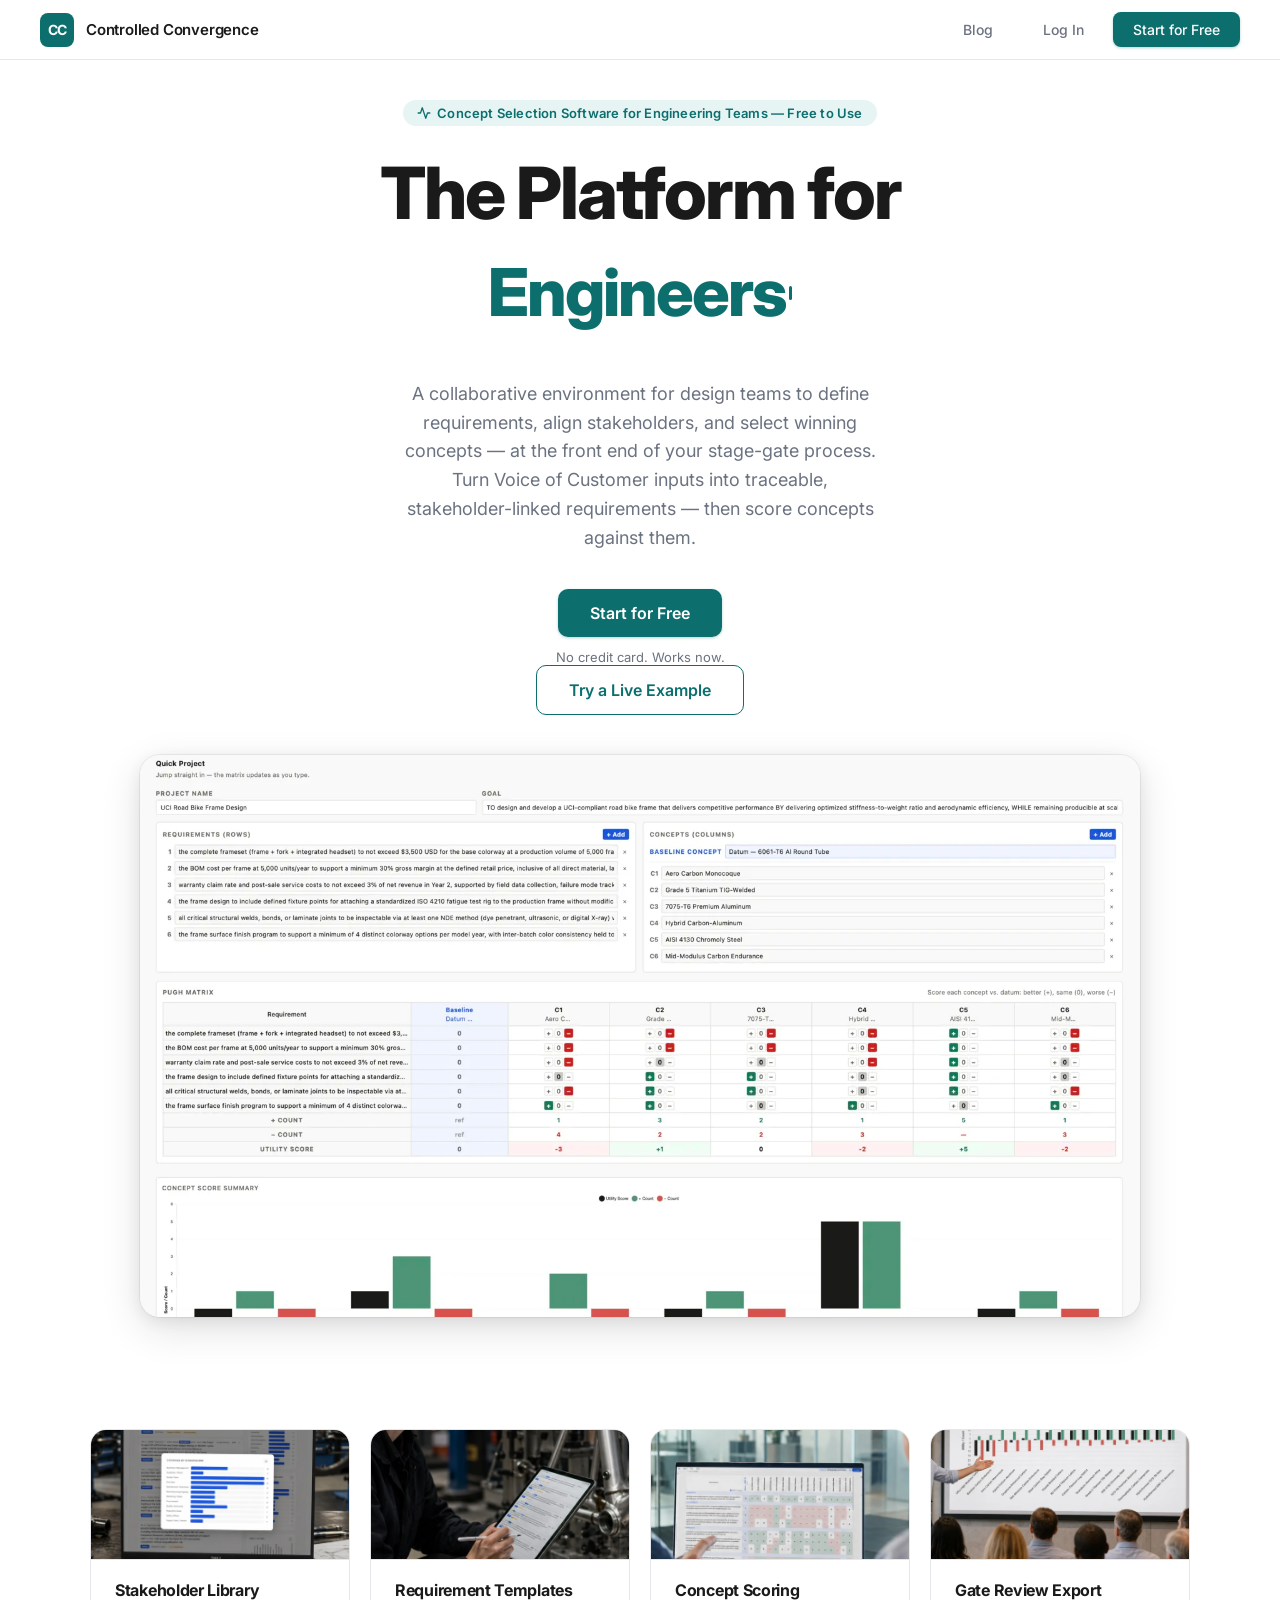
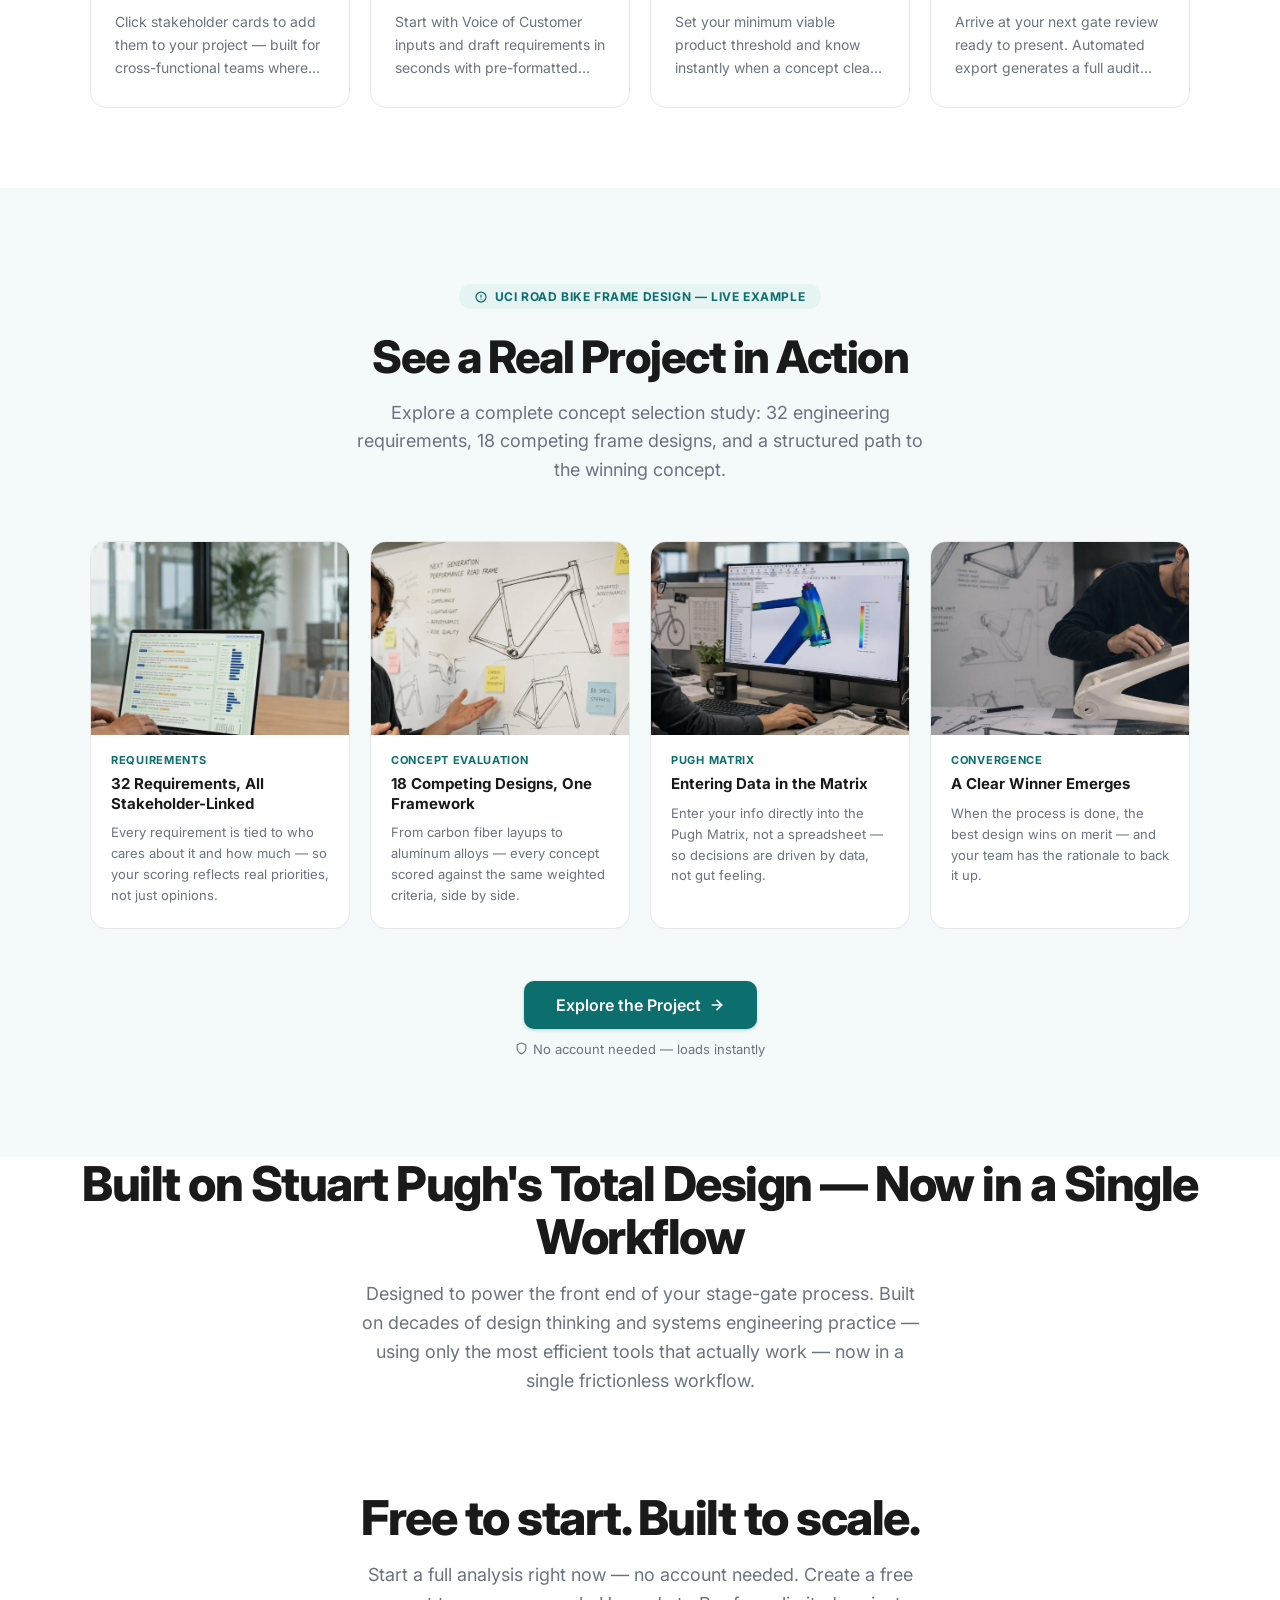
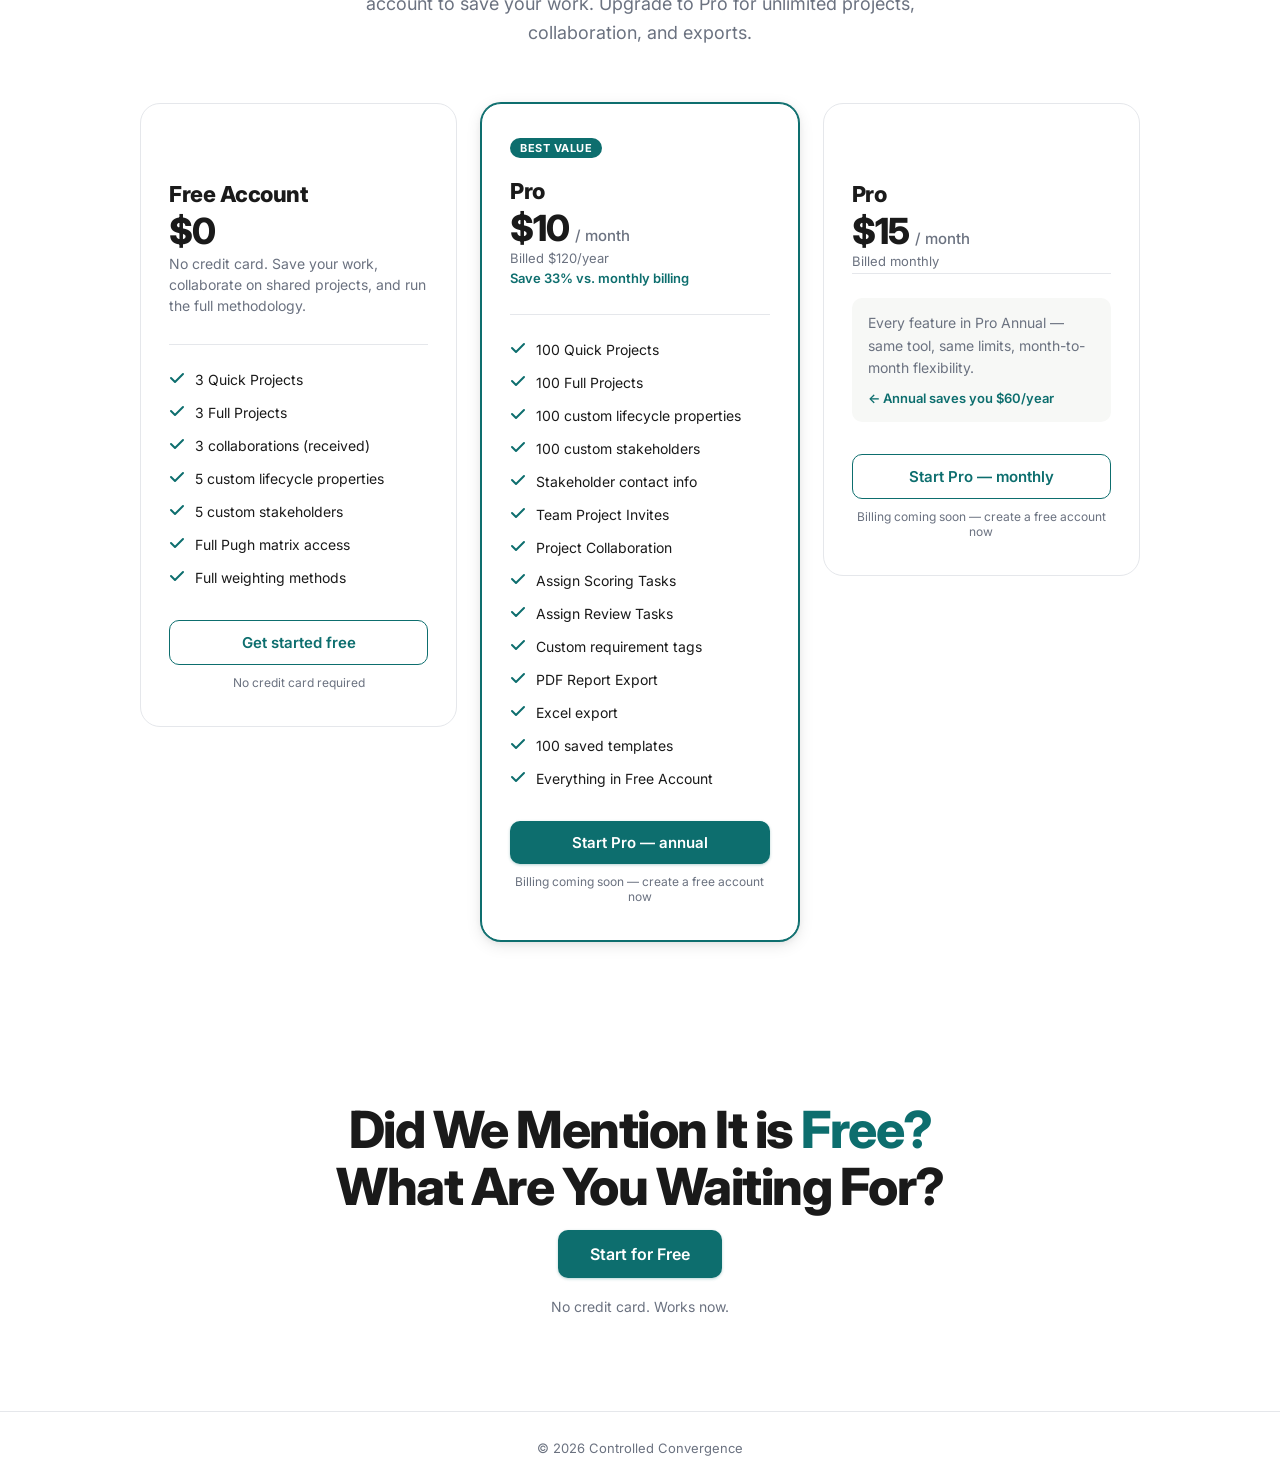
==== index.html @ b7505d6e "Compression of Images" ====
<!DOCTYPE html>
<html lang="en">
<head>
  <meta charset="UTF-8" />
  <meta name="viewport" content="width=device-width, initial-scale=1.0" />
  <title>Controlled Convergence — Concept Selection Software for Engineering Teams</title>
  <link rel="preconnect" href="https://fonts.googleapis.com" />
  <link rel="preconnect" href="https://fonts.gstatic.com" crossorigin />
  <link href="https://fonts.googleapis.com/css2?family=Inter:wght@400;500;600;700;800&display=swap" rel="stylesheet" />
  <script src="https://cdnjs.cloudflare.com/ajax/libs/gsap/3.12.5/gsap.min.js"></script>

  <style>
    /* ─── Reset & Base ─────────────────────────────────────────────────── */
    *, *::before, *::after { box-sizing: border-box; margin: 0; padding: 0; }

    :root {
      --teal:        #0d6e6e;
      --teal-dark:   #095858;
      --teal-light:  #e6f4f4;
      --teal-mid:    #1a8c8c;
      --text:        #1a1a1a;
      --text-muted:  #6b7280;
      --border:      #e5e7eb;
      --white:       #ffffff;
      --shadow-md:   0 4px 16px rgba(0,0,0,.10), 0 2px 6px rgba(0,0,0,.06);
      --shadow-lg:   0 12px 40px rgba(0,0,0,.12), 0 4px 16px rgba(0,0,0,.07);
      --radius-card: 16px;
      --radius-btn:  8px;
      --font:        'Inter', system-ui, -apple-system, sans-serif;
    }

    html { scroll-behavior: smooth; }
    body { font-family: var(--font); color: var(--text); background: var(--white); -webkit-font-smoothing: antialiased; }

    /* ─── Nav ──────────────────────────────────────────────────────────── */
    .nav {
      position: sticky; top: 0; z-index: 100;
      background: rgba(255,255,255,0.96); backdrop-filter: blur(8px);
      border-bottom: 1px solid var(--border);
      height: 60px; display: flex; align-items: center; padding: 0 32px;
    }
    .nav-inner { width: 100%; max-width: 1200px; margin: 0 auto; display: flex; align-items: center; justify-content: space-between; }
    .nav-logo  { display: flex; align-items: center; gap: 12px; text-decoration: none; }
    .nav-lettermark {
      width: 34px; height: 34px; background: var(--teal); color: white;
      border-radius: 8px; display: flex; align-items: center; justify-content: center;
      font-size: 14px; font-weight: 700; letter-spacing: -0.5px; flex-shrink: 0;
    }
    .nav-wordmark { font-size: 15px; font-weight: 600; color: var(--text); letter-spacing: -0.2px; }
    .nav-actions  { display: flex; align-items: center; gap: 8px; }

    /* ─── Buttons ──────────────────────────────────────────────────────── */
    .btn {
      display: inline-flex; align-items: center; justify-content: center;
      padding: 9px 20px; border-radius: var(--radius-btn);
      font-family: var(--font); font-size: 14px; font-weight: 500;
      cursor: pointer; text-decoration: none; border: none; outline: none;
      transition: background .15s, color .15s, box-shadow .15s, transform .1s;
    }
    .btn:active { transform: scale(0.97); }
    .btn-ghost   { background: transparent; color: var(--text-muted); border: 1px solid transparent; }
    .btn-ghost:hover { color: var(--text); background: #f3f4f6; }
    .btn-primary { background: var(--teal); color: white; box-shadow: 0 1px 3px rgba(13,110,110,.3); }
    .btn-primary:hover { background: var(--teal-dark); box-shadow: 0 4px 12px rgba(13,110,110,.35); }
    .btn-primary-lg { padding: 14px 32px; font-size: 16px; font-weight: 600; border-radius: 10px; }
    .btn-outline {
      background: transparent; color: var(--teal);
      border: 1.5px solid var(--teal); font-weight: 600;
    }
    .btn-outline:hover { background: var(--teal-light); }

    /* ─── Hero ──────────────────────────────────────────────────────────── */
    .hero {
      display: flex; flex-direction: column;
      align-items: center; justify-content: flex-start;
      text-align: center; padding: 40px 24px 40px;
    }
    .hero-eyebrow {
      display: inline-flex; align-items: center; gap: 6px;
      background: var(--teal-light); color: var(--teal);
      font-size: 13px; font-weight: 600; padding: 5px 14px;
      border-radius: 100px; margin-bottom: 28px; letter-spacing: .2px;
    }
    .hero-headline-static { font-size: clamp(40px,6vw,72px); font-weight: 800; line-height: 1.08; letter-spacing: -2px; color: var(--text); }
    .hero-typewriter-row  { display: flex; align-items: center; justify-content: center; height: clamp(72px,9vw,110px); margin-top: 6px; }
    .hero-typewriter      { font-size: clamp(36px,5.5vw,66px); font-weight: 800; line-height: 1.2; letter-spacing: -2px; color: var(--teal); white-space: nowrap; overflow: hidden; }
    .cursor {
      display: inline-block; width: 3px; height: .85em; background: var(--teal);
      margin-left: 3px; vertical-align: middle; border-radius: 2px; flex-shrink: 0;
      animation: blink .75s step-end infinite;
    }
    @keyframes blink { 0%,100%{opacity:1} 50%{opacity:0} }
    .hero-sub  { margin-top: 32px; font-size: 18px; color: var(--text-muted); max-width: 480px; line-height: 1.6; }
    .hero-cta  { margin-top: 36px; }
    .hero-cta-note { margin-top: 12px; font-size: 13px; color: var(--text-muted); }

    /* ─── Product Visual ───────────────────────────────────────────────── */
    .product-visual-wrap { width: 100%; max-width: 1100px; margin: 0 auto; padding: 0 24px 64px; }
    .product-visual {
      width: 100%; max-width: 1000px; margin: 0 auto;
      border-radius: 20px; overflow: hidden;
      box-shadow: var(--shadow-lg), 0 0 0 1px rgba(0,0,0,.06);
      background: #f8fafc; aspect-ratio: 16/9; position: relative;
    }
    .product-visual img { position: absolute; top: 0; left: 0; transform-origin: top left; display: block; max-width: none; }
    @media (prefers-reduced-motion: reduce) { .product-visual img { width:100%;height:100%;object-fit:cover;position:static; } }

    /* ─── Proven Tools ─────────────────────────────────────────────────── */
    .section-proven { text-align: center; padding: 0 24px 16px; }
    .section-heading { font-size: clamp(30px,4vw,48px); font-weight: 800; letter-spacing: -1.5px; color: var(--text); line-height: 1.12; }
    .section-sub { margin-top: 16px; font-size: 18px; color: var(--text-muted); max-width: 560px; margin-left: auto; margin-right: auto; line-height: 1.6; }

    /* ─── Feature Cards ────────────────────────────────────────────────── */
    .cards-section { padding: 48px 24px 80px; }
    .cards-inner { max-width: 1100px; margin: 0 auto; display: flex; flex-direction: row; gap: 20px; align-items: stretch; }
    .card {
      flex: 1 1 0; min-width: 0; background: var(--white); border: 1px solid var(--border);
      border-radius: var(--radius-card); padding: 0 0 28px;
      display: flex; flex-direction: column; overflow: hidden; cursor: default;
      transition: flex .45s cubic-bezier(.4,0,.2,1), box-shadow .3s ease, border-color .3s ease;
    }
    .cards-inner:has(.card:hover) .card       { flex: .53 1 0; }
    .cards-inner:has(.card:hover) .card:hover { flex: 2.4 1 0; box-shadow: var(--shadow-lg); border-color: #d1e8e8; }
    .card-preview { width: 100%; height: 130px; overflow: hidden; flex-shrink: 0; border-bottom: 1px solid var(--border); background: #f0f7f4; transition: height .45s cubic-bezier(.4,0,.2,1); }
    .card:hover .card-preview { height: 190px; }
    .card-preview img { width: 100%; height: 100%; display: block; object-fit: cover; }
    .card-preview.preview-stakeholder img  { object-position: center; transform: scale(1.08); transform-origin: center; }
    .card-preview.preview-requirements img { object-position: center; transform-origin: center; }
    .card-preview.preview-scoring img      { object-position: center; transform: scale(1.1); transform-origin: center; }
    .card-preview.preview-reports img      { object-position: center; transform: scale(1.05); transform-origin: center; }
    .card-body { padding: 20px 24px 0; display: flex; flex-direction: column; flex: 1; overflow: hidden; }
    .card-title { font-size: 16px; font-weight: 700; color: var(--text); margin-bottom: 10px; letter-spacing: -.3px; white-space: nowrap; overflow: hidden; text-overflow: ellipsis; }
    .card:hover .card-title { white-space: normal; overflow: visible; text-overflow: unset; }
    .card-desc { font-size: 14px; color: var(--text-muted); line-height: 1.65; display: -webkit-box; -webkit-box-orient: vertical; -webkit-line-clamp: 3; overflow: hidden; transition: opacity .3s ease; }
    .card:hover .card-desc { display: block; overflow: visible; }
    .cards-inner:has(.card:hover) .card:not(:hover) .card-desc { opacity: .35; }
    @media (max-width: 900px) {
      .cards-inner { flex-wrap: wrap; }
      .cards-inner .card { flex: 1 1 calc(50% - 10px); }
      .cards-inner:has(.card:hover) .card,
      .cards-inner:has(.card:hover) .card:hover { flex: 1 1 calc(50% - 10px); box-shadow: var(--shadow-md); }
    }
    @media (max-width: 520px) {
      .cards-inner .card { flex: 1 1 100%; }
      .cards-inner:has(.card:hover) .card,
      .cards-inner:has(.card:hover) .card:hover { flex: 1 1 100%; }
    }

    /* ─── Pricing Section ──────────────────────────────────────────────── */
    .section-pricing { padding: 80px 24px 80px; text-align: center; }

    .pricing-intro {
      max-width: 560px; margin: 16px auto 0;
      font-size: 18px; color: var(--text-muted); line-height: 1.6;
    }

    .pricing-cards {
      max-width: 1000px; margin: 56px auto 0;
      display: grid; grid-template-columns: repeat(3, 1fr); gap: 24px; align-items: start;
    }
    @media (max-width: 720px) { .pricing-cards { grid-template-columns: 1fr; max-width: 420px; } }

    .pricing-card {
      background: var(--white); border: 1.5px solid var(--border);
      border-radius: 20px; padding: 32px 28px 36px;
      text-align: left; position: relative;
      transition: box-shadow .2s ease, transform .2s ease;
    }
    .pricing-card:hover { box-shadow: var(--shadow-md); transform: translateY(-2px); }
    .pricing-card.featured { border-color: var(--teal); box-shadow: 0 0 0 1px var(--teal), var(--shadow-md); }
    .pricing-card.featured:hover { box-shadow: 0 0 0 1px var(--teal), var(--shadow-lg); }

    .pricing-badge {
      display: inline-block; background: var(--teal); color: white;
      font-size: 11px; font-weight: 700; letter-spacing: .5px; text-transform: uppercase;
      padding: 3px 10px; border-radius: 100px; margin-bottom: 20px;
    }
    .pricing-badge-spacer { height: 25px; margin-bottom: 20px; }

    .pricing-tier { font-size: 22px; font-weight: 800; color: var(--text); letter-spacing: -.5px; margin-bottom: 6px; }

    .pricing-price {
      font-size: 36px; font-weight: 800; color: var(--text);
      letter-spacing: -1px; line-height: 1; margin-bottom: 4px;
    }
    .pricing-price span { font-size: 15px; font-weight: 500; color: var(--text-muted); letter-spacing: 0; }

    .pricing-tagline {
      font-size: 14px; color: var(--text-muted); margin-bottom: 28px;
      line-height: 1.5;
    }
    .pricing-divider { border: none; border-top: 1px solid var(--border); margin-bottom: 24px; }

    .pricing-features {
      list-style: none; display: flex; flex-direction: column; gap: 12px; margin-bottom: 32px;
    }
    .pricing-features li {
      display: flex; align-items: flex-start; gap: 10px;
      font-size: 14px; color: var(--text); line-height: 1.5;
    }
    .pricing-features li .check { flex-shrink: 0; margin-top: 1px; width: 16px; height: 16px; color: var(--teal); }
    .pricing-features li.muted { color: var(--text-muted); }
    .pricing-features li.muted .check { color: #c0d4d4; }

    .pricing-cta { width: 100%; padding: 12px 20px; font-size: 15px; font-weight: 600; border-radius: 10px; text-align: center; }
    .pricing-note { margin-top: 10px; font-size: 12px; color: var(--text-muted); text-align: center; }
    .pricing-billing { font-size: 13px; color: var(--text-muted); margin-bottom: 4px; }
    .pricing-savings { font-size: 13px; color: var(--teal); font-weight: 600; margin-bottom: 28px; }
    .pricing-monthly-box {
      background: var(--bg-subtle, #f7f8f6); border-radius: 10px;
      padding: 14px 16px; font-size: 14px; color: var(--text-muted);
      line-height: 1.6; margin-bottom: 32px;
    }
    .pricing-monthly-nudge { display: block; margin-top: 8px; font-size: 13px; color: var(--teal); font-weight: 600; }

    /* ─── Coming Soon toast (Get Pro) ──────────────────────────────────── */
    .coming-soon-toast {
      position: fixed; bottom: 32px; left: 50%; transform: translateX(-50%) translateY(20px);
      background: #1a1a1a; color: white;
      padding: 16px 28px; border-radius: 12px;
      font-size: 14px; font-weight: 500; line-height: 1.6;
      box-shadow: 0 8px 32px rgba(0,0,0,.25);
      opacity: 0; pointer-events: none;
      transition: opacity .25s ease, transform .25s ease;
      z-index: 9999; text-align: center;
      width: max-content; max-width: min(520px, calc(100vw - 48px));
    }
    .coming-soon-toast.show {
      opacity: 1; transform: translateX(-50%) translateY(0);
    }

    /* ─── Modes Section ────────────────────────────────────────────────── */
    .section-modes {
      padding: 80px 24px 0;
      text-align: center;
    }
    .section-modes .section-heading { font-size: clamp(28px,3.5vw,44px); }

    .mode-block {
      max-width: 1000px;
      margin: 56px auto 0;
    }

    .mode-eyebrow {
      display: inline-flex; align-items: center; gap: 6px;
      font-size: 12px; font-weight: 700; text-transform: uppercase;
      letter-spacing: .7px; color: var(--teal);
      margin-bottom: 14px;
    }

    .mode-desc {
      font-size: 18px; color: var(--text-muted);
      max-width: 640px; margin: 0 auto 40px;
      line-height: 1.6;
    }

    .mode-img-wrap {
      width: 100%; border-radius: 20px; overflow: hidden;
      box-shadow: var(--shadow-lg), 0 0 0 1px rgba(0,0,0,.06);
      background: #f8fafc;
    }
    .mode-img-wrap img { width: 100%; height: auto; display: block; }

    /* Flow diagram wrapper */
    .flow-wrap {
      width: 100%;
      background: var(--teal-light);
      border: 1px solid #b8d9d9;
      border-radius: 20px;
      padding: 36px 28px;
      box-sizing: border-box;
    }
    .flow-wrap svg {
      width: 100%;
      height: auto;
      display: block;
    }

    /* ─── Demo / Case Study Section ──────────────────────────────────── */
    .section-demo {
      padding: 96px 24px 100px;
      background: #f4f9f9;
      text-align: center;
    }
    .demo-eyebrow {
      display: inline-flex; align-items: center; gap: 8px;
      background: var(--teal-light); color: var(--teal);
      font-size: 12px; font-weight: 700; letter-spacing: .6px; text-transform: uppercase;
      padding: 5px 16px; border-radius: 100px; margin-bottom: 24px;
    }
    .demo-heading {
      font-size: clamp(28px, 3.5vw, 48px); font-weight: 800;
      letter-spacing: -1.5px; color: var(--text); line-height: 1.1;
    }
    .demo-sub {
      margin: 16px auto 0; font-size: 18px; color: var(--text-muted);
      max-width: 580px; line-height: 1.6;
    }
    .demo-cards {
      max-width: 1100px; margin: 56px auto 0;
      display: grid; grid-template-columns: repeat(4, 1fr); gap: 20px;
    }
    .demo-card {
      background: var(--white); border: 1px solid var(--border);
      border-radius: var(--radius-card); overflow: hidden;
      display: flex; flex-direction: column;
      transition: box-shadow .25s ease, transform .22s ease;
      text-align: left;
    }
    .demo-card:hover {
      box-shadow: var(--shadow-lg); transform: translateY(-5px);
    }
    .demo-card-img {
      width: 100%; aspect-ratio: 4/3; overflow: hidden; flex-shrink: 0;
    }
    .demo-card-img img {
      width: 100%; height: 100%; object-fit: cover;
      transition: transform .45s ease;
      display: block;
    }
    .demo-card:hover .demo-card-img img { transform: scale(1.06); }
    .demo-card-img.crop-top    img { object-position: center top; }
    .demo-card-img.crop-center img { object-position: center center; }
    .demo-card-img.crop-right  img { object-position: right center; }
    .demo-card-body {
      padding: 18px 20px 22px;
      display: flex; flex-direction: column; gap: 5px; flex: 1;
    }
    .demo-card-tag {
      font-size: 11px; font-weight: 700; text-transform: uppercase;
      letter-spacing: .7px; color: var(--teal); margin-bottom: 2px;
    }
    .demo-card-title {
      font-size: 15px; font-weight: 700; color: var(--text); line-height: 1.3;
    }
    .demo-card-desc {
      font-size: 13px; color: var(--text-muted); line-height: 1.6; margin-top: 4px;
    }
    .demo-cta {
      margin-top: 52px;
      display: flex; flex-direction: column; align-items: center; gap: 12px;
    }
    .demo-cta-note {
      font-size: 13px; color: var(--text-muted);
      display: flex; align-items: center; gap: 5px;
    }
    @media (max-width: 900px) {
      .demo-cards { grid-template-columns: repeat(2, 1fr); }
    }
    @media (max-width: 520px) {
      .demo-cards { grid-template-columns: 1fr; max-width: 400px; }
    }

    /* ─── Bottom CTA ───────────────────────────────────────────────────── */
    .section-cta {
      padding: 80px 24px 96px; text-align: center;
      display: flex; flex-direction: column; align-items: center; gap: 16px;
    }
    .section-cta .cta-heading {
      font-size: clamp(28px,4vw,52px); font-weight: 800;
      line-height: 1.1; letter-spacing: -1.5px; color: var(--text); max-width: 720px;
    }
    .section-cta .cta-heading em { font-style: normal; color: var(--teal); }
    .section-cta .cta-note { font-size: 14px; color: var(--text-muted); margin-top: 4px; }

    /* ─── Footer ───────────────────────────────────────────────────────── */
    footer { border-top: 1px solid var(--border); padding: 28px 24px; text-align: center; font-size: 13px; color: var(--text-muted); }
  </style>
</head>
<body>

  <!-- ═══ NAV ═══════════════════════════════════════════════════════════ -->
  <nav class="nav" aria-label="Main navigation">
    <div class="nav-inner">
      <a href="/" class="nav-logo" aria-label="Controlled Convergence home">
        <div class="nav-lettermark" aria-hidden="true">CC</div>
        <span class="nav-wordmark">Controlled Convergence</span>
      </a>
      <div class="nav-actions">
        <a href="/blog"           class="btn btn-ghost">Blog</a>
        <a href="app.html#login"  class="btn btn-ghost">Log In</a>
        <a href="app.html#signup"   class="btn btn-primary">Start for Free</a>
      </div>
    </div>
  </nav>

  <!-- ═══ HERO ══════════════════════════════════════════════════════════ -->
  <section class="hero" aria-labelledby="hero-headline">
    <div class="hero-eyebrow" aria-hidden="true">
      <svg width="14" height="14" viewBox="0 0 24 24" fill="none" stroke="currentColor" stroke-width="2.2" stroke-linecap="round" stroke-linejoin="round"><polyline points="22 12 18 12 15 21 9 3 6 12 2 12"/></svg>
      Concept Selection Software for Engineering Teams — Free to Use
    </div>
    <h1 id="hero-headline">
      <span class="hero-headline-static">The Platform for</span>
    </h1>
    <div class="hero-typewriter-row" aria-live="polite" aria-atomic="true">
      <span class="hero-typewriter" id="typewriter" aria-label="rotating phrases"></span>
      <span class="cursor" aria-hidden="true"></span>
    </div>
    <p class="hero-sub">
      A collaborative environment for design teams to define requirements,
      align stakeholders, and select winning concepts — at the front end of your stage-gate process.
      Turn Voice of Customer inputs into traceable, stakeholder-linked requirements — then score concepts against them.
    </p>
    <div class="hero-cta">
      <a href="app.html#signup" class="btn btn-primary btn-primary-lg">Start for Free</a>
      <p class="hero-cta-note">No credit card. Works now.</p>
      <a href="app.html#demo" class="btn btn-outline btn-primary-lg">Try a Live Example</a>
    </div>
  </section>

  <!-- ═══ PRODUCT VISUAL ════════════════════════════════════════════════ -->
  <div class="product-visual-wrap">
    <div class="product-visual" id="productViewport" role="img" aria-label="Screenshot of the Controlled Convergence platform">
      <picture>
        <source srcset="quick-start-screenshot.webp" type="image/webp">
        <img src="quick-start-screenshot.png" id="productImg" alt="Controlled Convergence quick-start interface" draggable="false" />
      </picture>
    </div>
  </div>

  <!-- ═══ FEATURE CARDS ════════════════════════════════════════════════ -->
  <section class="cards-section" aria-label="Platform features">
    <div class="cards-inner">

      <div class="card">
        <div class="card-preview preview-stakeholder" aria-hidden="true">
          <picture>
            <source srcset="stakeholder-screenshot.webp" type="image/webp">
            <img src="stakeholder-screenshot.png" alt="" loading="lazy" />
          </picture>
        </div>
        <div class="card-body">
          <div class="card-title">Stakeholder Library</div>
          <p class="card-desc">Click stakeholder cards to add them to your project — built for cross-functional teams where every requirement needs an owner. Optional — enter actual names and contact information to stakeholder cards.</p>
        </div>
      </div>

      <div class="card">
        <div class="card-preview preview-requirements" aria-hidden="true">
          <picture>
            <source srcset="requirements-screenshot.webp" type="image/webp">
            <img src="requirements-screenshot.png" alt="" loading="lazy" />
          </picture>
        </div>
        <div class="card-body">
          <div class="card-title">Requirement Templates</div>
          <p class="card-desc">Start with Voice of Customer inputs and draft requirements in seconds with pre-formatted templates that enforce good structure. Every requirement traces back to its stakeholder — full bidirectional traceability, built in. Instantly track coverage of your requirements across stakeholders and system qualities. Optional — assign team member responsibility for scoring specific requirements in the concepting phase.</p>
        </div>
      </div>

      <div class="card">
        <div class="card-preview preview-scoring" aria-hidden="true">
          <picture>
            <source srcset="scoring-screenshot.webp" type="image/webp">
            <img src="scoring-screenshot.png" alt="" loading="lazy" />
          </picture>
        </div>
        <div class="card-body">
          <div class="card-title">Concept Scoring</div>
          <p class="card-desc">Set your minimum viable product threshold and know instantly when a concept clears the bar. Score concepts against your datum with a streamlined Pugh matrix interface. Advanced scoring and tracking tell your team when to shift from competitive benchmarking to ideation and hybridization.</p>
        </div>
      </div>

      <div class="card">
        <div class="card-preview preview-reports" aria-hidden="true">
          <picture>
            <source srcset="reports-screenshot.webp" type="image/webp">
            <img src="reports-screenshot.png" alt="" loading="lazy" />
          </picture>
        </div>
        <div class="card-body">
          <div class="card-title">Gate Review Export</div>
          <p class="card-desc">Arrive at your next gate review ready to present. Automated export generates a full audit trail — project goal, stakeholders, requirements, scores, concepts, and matrix — ready to share.</p>
        </div>
      </div>

    </div>
  </section>

  <!-- ═══ DEMO / CASE STUDY ════════════════════════════════════════════ -->
  <section class="section-demo" aria-labelledby="demo-heading">

    <p class="demo-eyebrow" aria-hidden="true">
      <svg width="12" height="12" viewBox="0 0 24 24" fill="none" stroke="currentColor" stroke-width="2.5" stroke-linecap="round" stroke-linejoin="round"><circle cx="12" cy="12" r="10"/><line x1="12" y1="8" x2="12" y2="12"/><line x1="12" y1="16" x2="12.01" y2="16"/></svg>
      UCI Road Bike Frame Design — Live Example
    </p>

    <h2 id="demo-heading" class="demo-heading">See a Real Project in Action</h2>
    <p class="demo-sub">
      Explore a complete concept selection study: 32 engineering requirements, 18 competing frame designs, and a structured path to the winning concept.
    </p>

    <!-- Feature cards -->
    <div class="demo-cards">

      <!-- Card 1 — Laptop / Data-backed -->
      <div class="demo-card">
        <div class="demo-card-img crop-center">
          <picture>
            <source srcset="bike-frame-laptop.webp" type="image/webp">
            <img src="bike-frame-laptop.png" alt="Engineer reviewing bike frame design on a laptop" loading="lazy" />
          </picture>
        </div>
        <div class="demo-card-body">
          <p class="demo-card-tag">Requirements</p>
          <p class="demo-card-title">32 Requirements, All Stakeholder-Linked</p>
          <p class="demo-card-desc">Every requirement is tied to who cares about it and how much — so your scoring reflects real priorities, not just opinions.</p>
        </div>
      </div>

      <!-- Card 2 — Ideation / Stakeholder alignment -->
      <div class="demo-card">
        <div class="demo-card-img crop-top">
          <picture>
            <source srcset="bike-frame-ideation.webp" type="image/webp">
            <img src="bike-frame-ideation.png" alt="Bike frame ideation and design sketches" loading="lazy" />
          </picture>
        </div>
        <div class="demo-card-body">
          <p class="demo-card-tag">Concept Evaluation</p>
          <p class="demo-card-title">18 Competing Designs, One Framework</p>
          <p class="demo-card-desc">From carbon fiber layups to aluminum alloys — every concept scored against the same weighted criteria, side by side.</p>
        </div>
      </div>

      <!-- Card 3 — FEA / Simulation-backed -->
      <div class="demo-card">
        <div class="demo-card-img crop-center">
          <picture>
            <source srcset="bike-frame-fea.webp" type="image/webp">
            <img src="bike-frame-fea.png" alt="FEA simulation results for bike frame analysis" loading="lazy" />
          </picture>
        </div>
        <div class="demo-card-body">
          <p class="demo-card-tag">Pugh Matrix</p>
          <p class="demo-card-title">Entering Data in the Matrix</p>
          <p class="demo-card-desc">Enter your info directly into the Pugh Matrix, not a spreadsheet — so decisions are driven by data, not gut feeling.</p>
        </div>
      </div>

      <!-- Card 4 — Sanding / Hands-on -->
      <div class="demo-card">
        <div class="demo-card-img crop-center">
          <picture>
            <source srcset="bike-frame-sanding.webp" type="image/webp">
            <img src="bike-frame-sanding.png" alt="Hands-on bike frame prototype finishing work" loading="lazy" />
          </picture>
        </div>
        <div class="demo-card-body">
          <p class="demo-card-tag">Convergence</p>
          <p class="demo-card-title">A Clear Winner Emerges</p>
          <p class="demo-card-desc">When the process is done, the best design wins on merit — and your team has the rationale to back it up.</p>
        </div>
      </div>

    </div>

    <!-- CTA -->
    <div class="demo-cta">
      <a href="app.html#demo" class="btn btn-primary btn-primary-lg">
        Explore the Project
        <svg style="margin-left:8px" width="16" height="16" viewBox="0 0 24 24" fill="none" stroke="currentColor" stroke-width="2.5" stroke-linecap="round" stroke-linejoin="round"><line x1="5" y1="12" x2="19" y2="12"/><polyline points="12 5 19 12 12 19"/></svg>
      </a>
      <p class="demo-cta-note">
        <svg width="13" height="13" viewBox="0 0 24 24" fill="none" stroke="currentColor" stroke-width="2" stroke-linecap="round" stroke-linejoin="round"><path d="M12 22s8-4 8-10V5l-8-3-8 3v7c0 6 8 10 8 10z"/></svg>
        No account needed — loads instantly
      </p>
    </div>

  </section>

  <!-- ═══ PROVEN TOOLS ══════════════════════════════════════════════════ -->
  <section class="section-proven" aria-labelledby="proven-heading">
    <h2 id="proven-heading" class="section-heading">Built on Stuart Pugh's Total Design — Now in a Single Workflow</h2>
    <p class="section-sub">
      Designed to power the front end of your stage-gate process.
      Built on decades of design thinking and systems engineering practice —
      using only the most efficient tools that actually work — now in a single
      frictionless workflow.
    </p>
  </section>

  <!-- ═══ PRICING ═══════════════════════════════════════════════════════ -->
  <section class="section-pricing" aria-labelledby="pricing-heading">
    <h2 id="pricing-heading" class="section-heading">Free to start. Built to scale.</h2>
    <p class="pricing-intro">
      Start a full analysis right now — no account needed. Create a free account
      to save your work. Upgrade to Pro for unlimited projects, collaboration, and exports.
    </p>

    <div class="pricing-cards">

      <!-- ── Free Account ── -->
      <div class="pricing-card">
        <div class="pricing-badge-spacer" aria-hidden="true"></div>
        <div class="pricing-tier">Free Account</div>
        <div class="pricing-price">$0</div>
        <p class="pricing-tagline">No credit card. Save your work, collaborate on shared projects, and run the full methodology.</p>
        <hr class="pricing-divider" />
        <ul class="pricing-features" aria-label="Free Account tier features">
          <li>
            <svg class="check" viewBox="0 0 16 16" fill="none" stroke="currentColor" stroke-width="2" stroke-linecap="round" stroke-linejoin="round"><polyline points="2 8 6 12 14 4"/></svg>
            3 Quick Projects
          </li>
          <li>
            <svg class="check" viewBox="0 0 16 16" fill="none" stroke="currentColor" stroke-width="2" stroke-linecap="round" stroke-linejoin="round"><polyline points="2 8 6 12 14 4"/></svg>
            3 Full Projects
          </li>
          <li>
            <svg class="check" viewBox="0 0 16 16" fill="none" stroke="currentColor" stroke-width="2" stroke-linecap="round" stroke-linejoin="round"><polyline points="2 8 6 12 14 4"/></svg>
            3 collaborations (received)
          </li>
          <li>
            <svg class="check" viewBox="0 0 16 16" fill="none" stroke="currentColor" stroke-width="2" stroke-linecap="round" stroke-linejoin="round"><polyline points="2 8 6 12 14 4"/></svg>
            5 custom lifecycle properties
          </li>
          <li>
            <svg class="check" viewBox="0 0 16 16" fill="none" stroke="currentColor" stroke-width="2" stroke-linecap="round" stroke-linejoin="round"><polyline points="2 8 6 12 14 4"/></svg>
            5 custom stakeholders
          </li>
          <li>
            <svg class="check" viewBox="0 0 16 16" fill="none" stroke="currentColor" stroke-width="2" stroke-linecap="round" stroke-linejoin="round"><polyline points="2 8 6 12 14 4"/></svg>
            Full Pugh matrix access
          </li>
          <li>
            <svg class="check" viewBox="0 0 16 16" fill="none" stroke="currentColor" stroke-width="2" stroke-linecap="round" stroke-linejoin="round"><polyline points="2 8 6 12 14 4"/></svg>
            Full weighting methods
          </li>
        </ul>
        <a href="app.html#signup" class="btn btn-outline pricing-cta">Get started free</a>
        <p class="pricing-note">No credit card required</p>
      </div>

      <!-- ── Pro Annual (featured) ── -->
      <div class="pricing-card featured" aria-label="Recommended tier">
        <div class="pricing-badge">Best value</div>
        <div class="pricing-tier">Pro</div>
        <div class="pricing-price">$10 <span>/ month</span></div>
        <p class="pricing-billing">Billed $120/year</p>
        <p class="pricing-savings">Save 33% vs. monthly billing</p>
        <hr class="pricing-divider" />
        <ul class="pricing-features" aria-label="Pro Annual tier features">
          <li>
            <svg class="check" viewBox="0 0 16 16" fill="none" stroke="currentColor" stroke-width="2" stroke-linecap="round" stroke-linejoin="round"><polyline points="2 8 6 12 14 4"/></svg>
            100 Quick Projects
          </li>
          <li>
            <svg class="check" viewBox="0 0 16 16" fill="none" stroke="currentColor" stroke-width="2" stroke-linecap="round" stroke-linejoin="round"><polyline points="2 8 6 12 14 4"/></svg>
            100 Full Projects
          </li>
          <li>
            <svg class="check" viewBox="0 0 16 16" fill="none" stroke="currentColor" stroke-width="2" stroke-linecap="round" stroke-linejoin="round"><polyline points="2 8 6 12 14 4"/></svg>
            100 custom lifecycle properties
          </li>
          <li>
            <svg class="check" viewBox="0 0 16 16" fill="none" stroke="currentColor" stroke-width="2" stroke-linecap="round" stroke-linejoin="round"><polyline points="2 8 6 12 14 4"/></svg>
            100 custom stakeholders
          </li>
          <li>
            <svg class="check" viewBox="0 0 16 16" fill="none" stroke="currentColor" stroke-width="2" stroke-linecap="round" stroke-linejoin="round"><polyline points="2 8 6 12 14 4"/></svg>
            Stakeholder contact info
          </li>
          <li>
            <svg class="check" viewBox="0 0 16 16" fill="none" stroke="currentColor" stroke-width="2" stroke-linecap="round" stroke-linejoin="round"><polyline points="2 8 6 12 14 4"/></svg>
            Team Project Invites
          </li>
          <li>
            <svg class="check" viewBox="0 0 16 16" fill="none" stroke="currentColor" stroke-width="2" stroke-linecap="round" stroke-linejoin="round"><polyline points="2 8 6 12 14 4"/></svg>
            Project Collaboration
          </li>
          <li>
            <svg class="check" viewBox="0 0 16 16" fill="none" stroke="currentColor" stroke-width="2" stroke-linecap="round" stroke-linejoin="round"><polyline points="2 8 6 12 14 4"/></svg>
            Assign Scoring Tasks
          </li>
          <li>
            <svg class="check" viewBox="0 0 16 16" fill="none" stroke="currentColor" stroke-width="2" stroke-linecap="round" stroke-linejoin="round"><polyline points="2 8 6 12 14 4"/></svg>
            Assign Review Tasks
          </li>
          <li>
            <svg class="check" viewBox="0 0 16 16" fill="none" stroke="currentColor" stroke-width="2" stroke-linecap="round" stroke-linejoin="round"><polyline points="2 8 6 12 14 4"/></svg>
            Custom requirement tags
          </li>
          <li>
            <svg class="check" viewBox="0 0 16 16" fill="none" stroke="currentColor" stroke-width="2" stroke-linecap="round" stroke-linejoin="round"><polyline points="2 8 6 12 14 4"/></svg>
            PDF Report Export
          </li>
          <li>
            <svg class="check" viewBox="0 0 16 16" fill="none" stroke="currentColor" stroke-width="2" stroke-linecap="round" stroke-linejoin="round"><polyline points="2 8 6 12 14 4"/></svg>
            Excel export
          </li>
          <li>
            <svg class="check" viewBox="0 0 16 16" fill="none" stroke="currentColor" stroke-width="2" stroke-linecap="round" stroke-linejoin="round"><polyline points="2 8 6 12 14 4"/></svg>
            100 saved templates
          </li>
          <li>
            <svg class="check" viewBox="0 0 16 16" fill="none" stroke="currentColor" stroke-width="2" stroke-linecap="round" stroke-linejoin="round"><polyline points="2 8 6 12 14 4"/></svg>
            Everything in Free Account
          </li>
        </ul>
        <button onclick="showComingSoon()" class="btn btn-primary pricing-cta">Start Pro — annual</button>
        <p class="pricing-note">Billing coming soon — create a free account now</p>
      </div>

      <!-- ── Pro Monthly ── -->
      <div class="pricing-card">
        <div class="pricing-badge-spacer" aria-hidden="true"></div>
        <div class="pricing-tier">Pro</div>
        <div class="pricing-price">$15 <span>/ month</span></div>
        <p class="pricing-billing">Billed monthly</p>
        <hr class="pricing-divider" />
        <div class="pricing-monthly-box">
          Every feature in Pro Annual — same tool, same limits, month-to-month flexibility.
          <span class="pricing-monthly-nudge">← Annual saves you $60/year</span>
        </div>
        <button onclick="showComingSoon()" class="btn btn-outline pricing-cta">Start Pro — monthly</button>
        <p class="pricing-note">Billing coming soon — create a free account now</p>
      </div>

    </div>
  </section>

  <!-- ═══ BOTTOM CTA ════════════════════════════════════════════════════ -->
  <section class="section-cta" aria-labelledby="cta-heading">
    <h2 id="cta-heading" class="cta-heading">
      Did We Mention It is <em>Free?</em><br>What Are You Waiting For?
    </h2>
    <a href="app.html#signup" class="btn btn-primary btn-primary-lg">Start for Free</a>
    <p class="cta-note">No credit card. Works now.</p>
  </section>

  <!-- ═══ FOOTER ════════════════════════════════════════════════════════ -->
  <footer><p>© 2026 Controlled Convergence</p></footer>

  <!-- ═══ COMING SOON TOAST ════════════════════════════════════════════ -->
  <div id="comingSoonToast" class="coming-soon-toast" role="status" aria-live="polite">
    Pro billing coming soon — <a href="app.html#signup" style="color:#7dd3d3;text-decoration:underline;">create a free account now</a> and you'll be first to know.
  </div>

  <!-- ═══ TYPEWRITER ════════════════════════════════════════════════════ -->
  <script>
    (function () {
      const phrases = [
        "Engineers",
        "Cross-Functional Teams",
        "Concept Selection",
        "Traceable Requirements",
        "Stage-Gate Projects",
        "Winning Products",
        "Data Driven Teams",
        "NPD Done Right",
      ];
      const el = document.getElementById("typewriter");
      let pi = 0, ci = 0, del = false;
      function tick() {
        const p = phrases[pi];
        if (!del) {
          el.textContent = p.slice(0, ++ci);
          if (ci === p.length) { del = true; setTimeout(tick, 2500); return; }
          setTimeout(tick, 52);
        } else {
          el.textContent = p.slice(0, --ci);
          if (ci === 0) { del = false; pi = (pi + 1) % phrases.length; setTimeout(tick, 400); return; }
          setTimeout(tick, 28);
        }
      }
      setTimeout(tick, 600);
    })();
  </script>

  <!-- ═══ COMING SOON HANDLER ══════════════════════════════════════════ -->
  <script>
    var _cstTimer = null;
    function showComingSoon() {
      var toast = document.getElementById('comingSoonToast');
      toast.classList.add('show');
      clearTimeout(_cstTimer);
      _cstTimer = setTimeout(function() { toast.classList.remove('show'); }, 5000);
    }
  </script>

  <!-- ═══ GSAP ══════════════════════════════════════════════════════════ -->
  <script>
    (function () {
      if (window.matchMedia("(prefers-reduced-motion: reduce)").matches) return;
      const viewport = document.getElementById("productViewport");
      const img      = document.getElementById("productImg");
      function init() {
        const vpW = viewport.offsetWidth, vpH = viewport.offsetHeight;
        const natW = img.naturalWidth || 700, natH = img.naturalHeight || 950;
        const baseW = vpW, baseH = vpW * (natH / natW);
        gsap.set(img, { width: baseW, height: baseH });
        function beatAt(fx, fy, S) {
          const rx = vpW/2 - fx*baseW*S, ry = vpH/2 - fy*baseH*S;
          return { scaleX:S, scaleY:S, x:Math.min(0,Math.max(-(baseW*S-vpW),rx)), y:Math.min(0,Math.max(-(baseH*S-vpH),ry)) };
        }
        const ZOOM = 2.0;
        const START = { scaleX:1, scaleY:1, x:0, y:0 };
        const b2 = { scaleX:1, scaleY:1, x:0, y:-(baseH-vpH) };
        const b3 = beatAt(0.20, 0.15, ZOOM);
        const b4 = beatAt(0.80, 0.15, ZOOM);
        function loop() {
          gsap.set(img, START);
          gsap.timeline({ onComplete: loop })
            .to(img, { duration:3, ease:"power2.inOut", delay:2.5, ...b2 })
            .to(img, { duration:3, ease:"power2.inOut", delay:2.0, ...b3 })
            .to(img, { duration:2, ease:"power2.inOut", delay:2.5, ...b4 })
            .to(img, { duration:6, ease:"power1.inOut", delay:2.5, ...START });
        }
        loop();
      }
      img.complete && img.naturalWidth ? init() : img.addEventListener("load", init);
      img.addEventListener("error", init);
    })();
  </script>

</body>
</html>
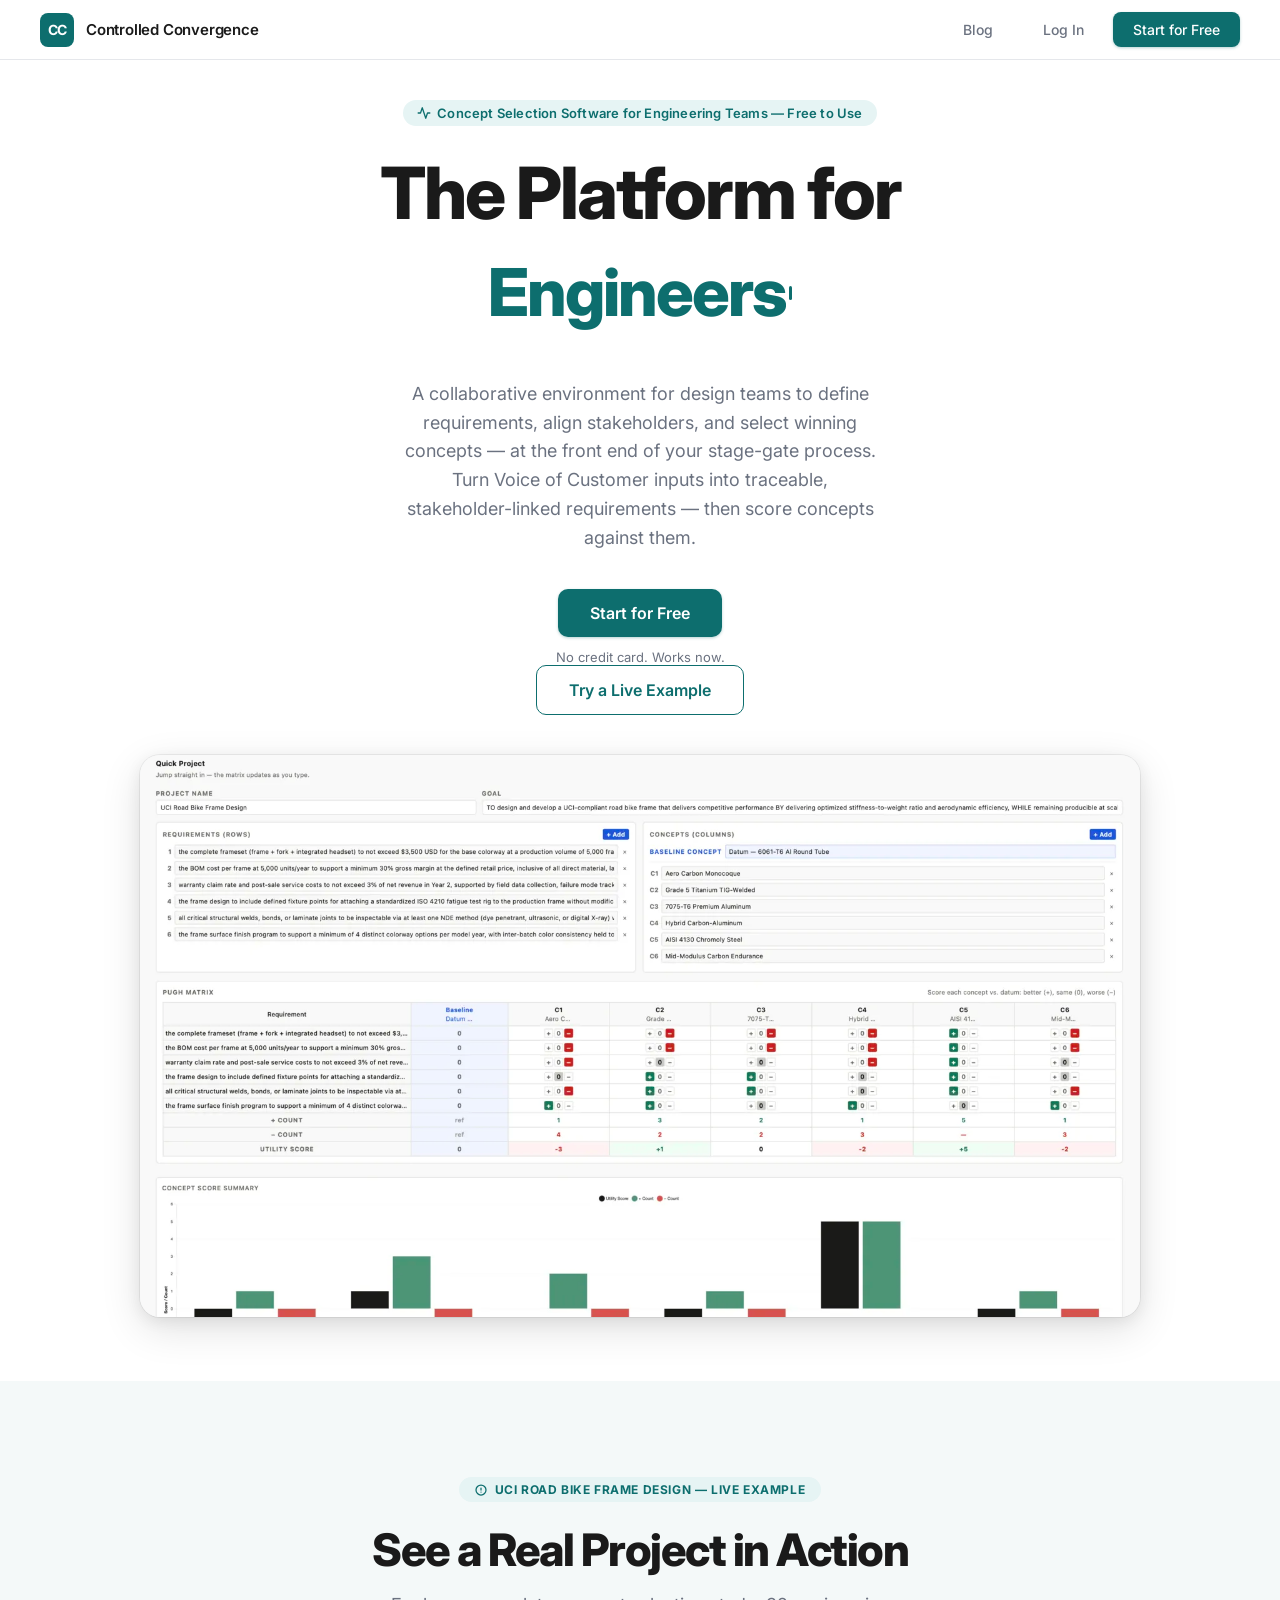
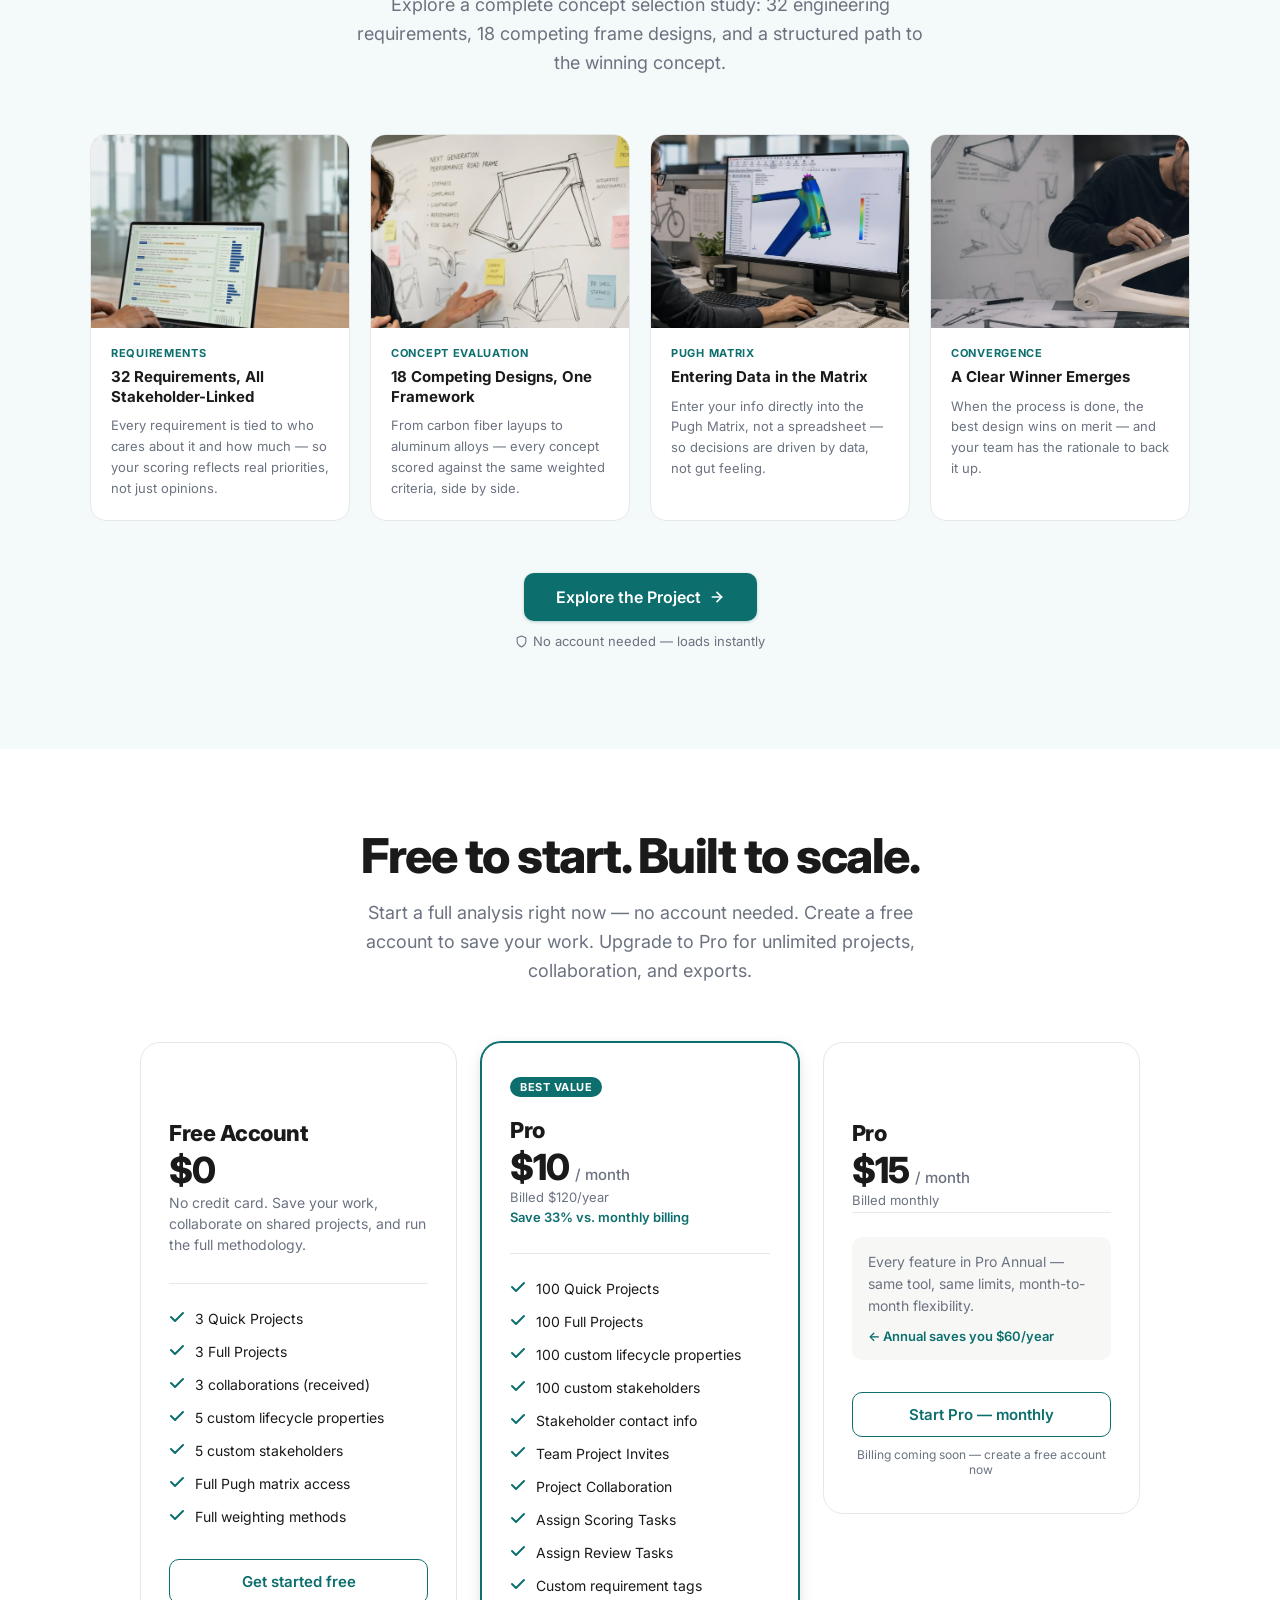
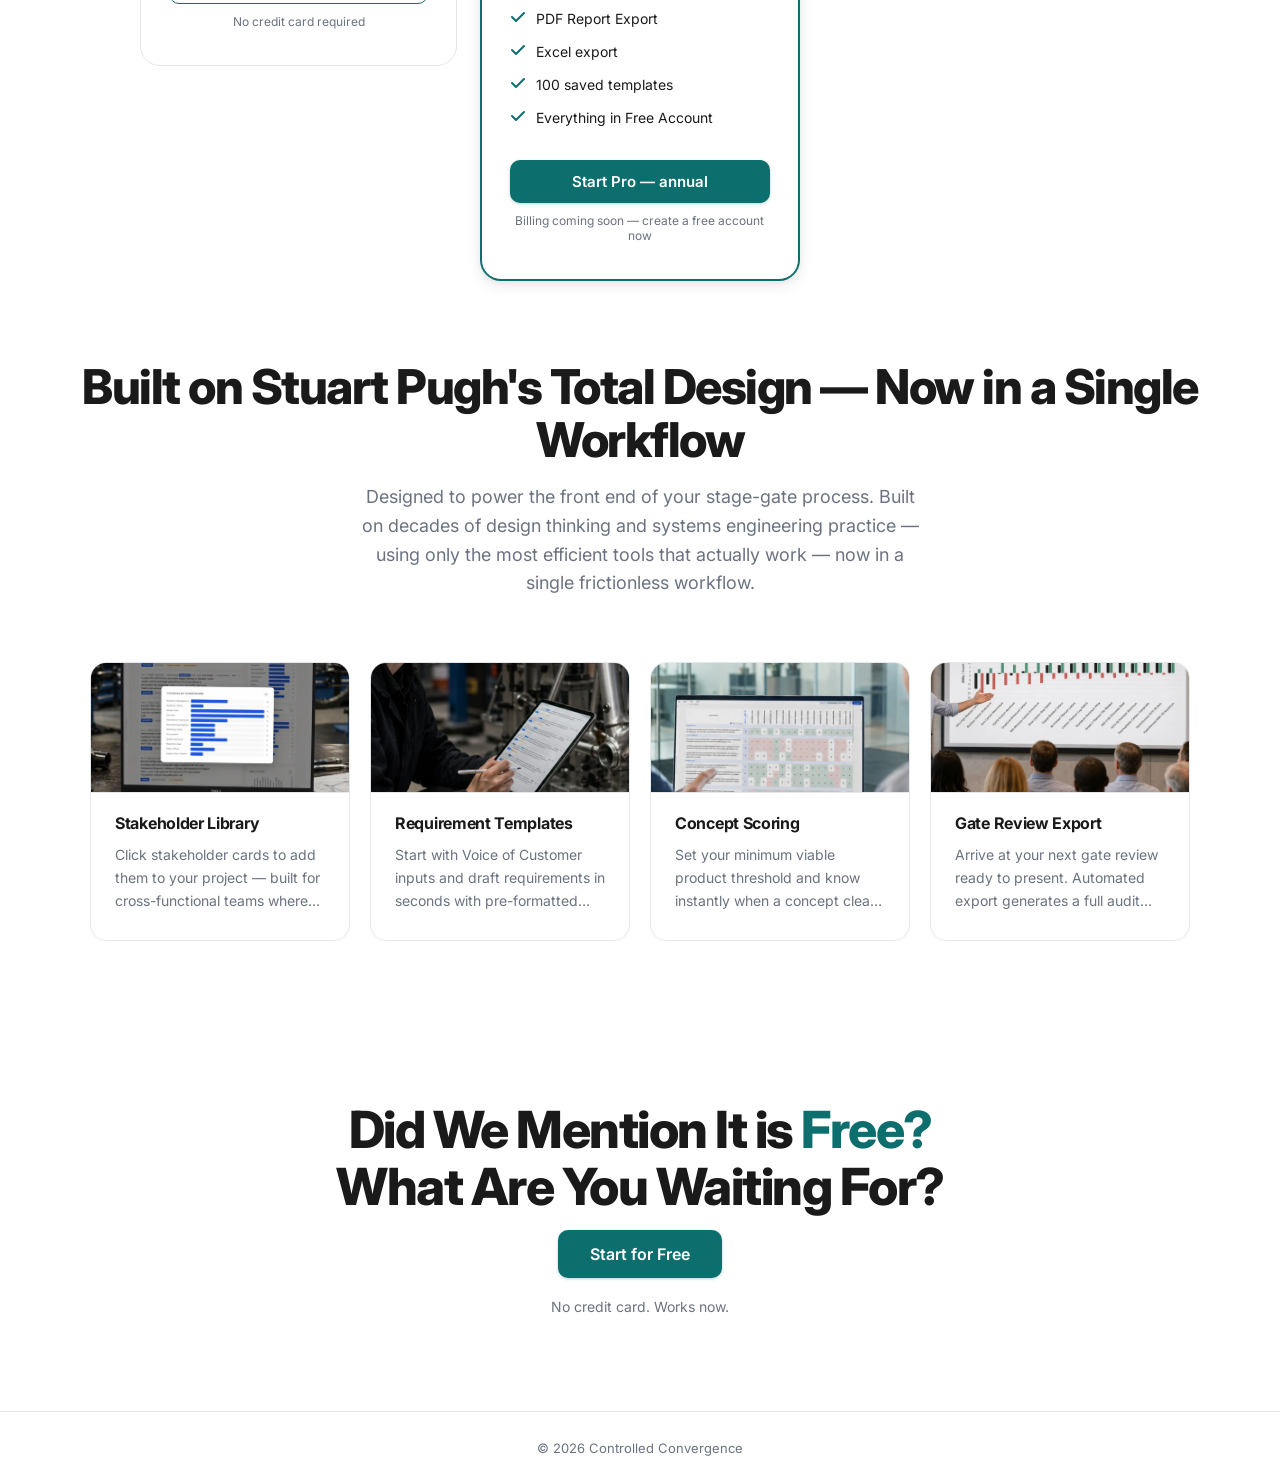
==== commit 2a817b0f: "Hero Section Order" ====
--- a/index.html
+++ b/index.html
@@ -419,65 +419,6 @@
     </div>
   </div>
 
-  <!-- ═══ FEATURE CARDS ════════════════════════════════════════════════ -->
-  <section class="cards-section" aria-label="Platform features">
-    <div class="cards-inner">
-
-      <div class="card">
-        <div class="card-preview preview-stakeholder" aria-hidden="true">
-          <picture>
-            <source srcset="stakeholder-screenshot.webp" type="image/webp">
-            <img src="stakeholder-screenshot.png" alt="" loading="lazy" />
-          </picture>
-        </div>
-        <div class="card-body">
-          <div class="card-title">Stakeholder Library</div>
-          <p class="card-desc">Click stakeholder cards to add them to your project — built for cross-functional teams where every requirement needs an owner. Optional — enter actual names and contact information to stakeholder cards.</p>
-        </div>
-      </div>
-
-      <div class="card">
-        <div class="card-preview preview-requirements" aria-hidden="true">
-          <picture>
-            <source srcset="requirements-screenshot.webp" type="image/webp">
-            <img src="requirements-screenshot.png" alt="" loading="lazy" />
-          </picture>
-        </div>
-        <div class="card-body">
-          <div class="card-title">Requirement Templates</div>
-          <p class="card-desc">Start with Voice of Customer inputs and draft requirements in seconds with pre-formatted templates that enforce good structure. Every requirement traces back to its stakeholder — full bidirectional traceability, built in. Instantly track coverage of your requirements across stakeholders and system qualities. Optional — assign team member responsibility for scoring specific requirements in the concepting phase.</p>
-        </div>
-      </div>
-
-      <div class="card">
-        <div class="card-preview preview-scoring" aria-hidden="true">
-          <picture>
-            <source srcset="scoring-screenshot.webp" type="image/webp">
-            <img src="scoring-screenshot.png" alt="" loading="lazy" />
-          </picture>
-        </div>
-        <div class="card-body">
-          <div class="card-title">Concept Scoring</div>
-          <p class="card-desc">Set your minimum viable product threshold and know instantly when a concept clears the bar. Score concepts against your datum with a streamlined Pugh matrix interface. Advanced scoring and tracking tell your team when to shift from competitive benchmarking to ideation and hybridization.</p>
-        </div>
-      </div>
-
-      <div class="card">
-        <div class="card-preview preview-reports" aria-hidden="true">
-          <picture>
-            <source srcset="reports-screenshot.webp" type="image/webp">
-            <img src="reports-screenshot.png" alt="" loading="lazy" />
-          </picture>
-        </div>
-        <div class="card-body">
-          <div class="card-title">Gate Review Export</div>
-          <p class="card-desc">Arrive at your next gate review ready to present. Automated export generates a full audit trail — project goal, stakeholders, requirements, scores, concepts, and matrix — ready to share.</p>
-        </div>
-      </div>
-
-    </div>
-  </section>
-
   <!-- ═══ DEMO / CASE STUDY ════════════════════════════════════════════ -->
   <section class="section-demo" aria-labelledby="demo-heading">
 
@@ -570,6 +511,145 @@
 
   </section>
 
+  <!-- ═══ PRICING ═══════════════════════════════════════════════════════ -->
+  <section class="section-pricing" aria-labelledby="pricing-heading">
+    <h2 id="pricing-heading" class="section-heading">Free to start. Built to scale.</h2>
+    <p class="pricing-intro">
+      Start a full analysis right now — no account needed. Create a free account
+      to save your work. Upgrade to Pro for unlimited projects, collaboration, and exports.
+    </p>
+
+    <div class="pricing-cards">
+
+      <!-- ── Free Account ── -->
+      <div class="pricing-card">
+        <div class="pricing-badge-spacer" aria-hidden="true"></div>
+        <div class="pricing-tier">Free Account</div>
+        <div class="pricing-price">$0</div>
+        <p class="pricing-tagline">No credit card. Save your work, collaborate on shared projects, and run the full methodology.</p>
+        <hr class="pricing-divider" />
+        <ul class="pricing-features" aria-label="Free Account tier features">
+          <li>
+            <svg class="check" viewBox="0 0 16 16" fill="none" stroke="currentColor" stroke-width="2" stroke-linecap="round" stroke-linejoin="round"><polyline points="2 8 6 12 14 4"/></svg>
+            3 Quick Projects
+          </li>
+          <li>
+            <svg class="check" viewBox="0 0 16 16" fill="none" stroke="currentColor" stroke-width="2" stroke-linecap="round" stroke-linejoin="round"><polyline points="2 8 6 12 14 4"/></svg>
+            3 Full Projects
+          </li>
+          <li>
+            <svg class="check" viewBox="0 0 16 16" fill="none" stroke="currentColor" stroke-width="2" stroke-linecap="round" stroke-linejoin="round"><polyline points="2 8 6 12 14 4"/></svg>
+            3 collaborations (received)
+          </li>
+          <li>
+            <svg class="check" viewBox="0 0 16 16" fill="none" stroke="currentColor" stroke-width="2" stroke-linecap="round" stroke-linejoin="round"><polyline points="2 8 6 12 14 4"/></svg>
+            5 custom lifecycle properties
+          </li>
+          <li>
+            <svg class="check" viewBox="0 0 16 16" fill="none" stroke="currentColor" stroke-width="2" stroke-linecap="round" stroke-linejoin="round"><polyline points="2 8 6 12 14 4"/></svg>
+            5 custom stakeholders
+          </li>
+          <li>
+            <svg class="check" viewBox="0 0 16 16" fill="none" stroke="currentColor" stroke-width="2" stroke-linecap="round" stroke-linejoin="round"><polyline points="2 8 6 12 14 4"/></svg>
+            Full Pugh matrix access
+          </li>
+          <li>
+            <svg class="check" viewBox="0 0 16 16" fill="none" stroke="currentColor" stroke-width="2" stroke-linecap="round" stroke-linejoin="round"><polyline points="2 8 6 12 14 4"/></svg>
+            Full weighting methods
+          </li>
+        </ul>
+        <a href="app.html#signup" class="btn btn-outline pricing-cta">Get started free</a>
+        <p class="pricing-note">No credit card required</p>
+      </div>
+
+      <!-- ── Pro Annual (featured) ── -->
+      <div class="pricing-card featured" aria-label="Recommended tier">
+        <div class="pricing-badge">Best value</div>
+        <div class="pricing-tier">Pro</div>
+        <div class="pricing-price">$10 <span>/ month</span></div>
+        <p class="pricing-billing">Billed $120/year</p>
+        <p class="pricing-savings">Save 33% vs. monthly billing</p>
+        <hr class="pricing-divider" />
+        <ul class="pricing-features" aria-label="Pro Annual tier features">
+          <li>
+            <svg class="check" viewBox="0 0 16 16" fill="none" stroke="currentColor" stroke-width="2" stroke-linecap="round" stroke-linejoin="round"><polyline points="2 8 6 12 14 4"/></svg>
+            100 Quick Projects
+          </li>
+          <li>
+            <svg class="check" viewBox="0 0 16 16" fill="none" stroke="currentColor" stroke-width="2" stroke-linecap="round" stroke-linejoin="round"><polyline points="2 8 6 12 14 4"/></svg>
+            100 Full Projects
+          </li>
+          <li>
+            <svg class="check" viewBox="0 0 16 16" fill="none" stroke="currentColor" stroke-width="2" stroke-linecap="round" stroke-linejoin="round"><polyline points="2 8 6 12 14 4"/></svg>
+            100 custom lifecycle properties
+          </li>
+          <li>
+            <svg class="check" viewBox="0 0 16 16" fill="none" stroke="currentColor" stroke-width="2" stroke-linecap="round" stroke-linejoin="round"><polyline points="2 8 6 12 14 4"/></svg>
+            100 custom stakeholders
+          </li>
+          <li>
+            <svg class="check" viewBox="0 0 16 16" fill="none" stroke="currentColor" stroke-width="2" stroke-linecap="round" stroke-linejoin="round"><polyline points="2 8 6 12 14 4"/></svg>
+            Stakeholder contact info
+          </li>
+          <li>
+            <svg class="check" viewBox="0 0 16 16" fill="none" stroke="currentColor" stroke-width="2" stroke-linecap="round" stroke-linejoin="round"><polyline points="2 8 6 12 14 4"/></svg>
+            Team Project Invites
+          </li>
+          <li>
+            <svg class="check" viewBox="0 0 16 16" fill="none" stroke="currentColor" stroke-width="2" stroke-linecap="round" stroke-linejoin="round"><polyline points="2 8 6 12 14 4"/></svg>
+            Project Collaboration
+          </li>
+          <li>
+            <svg class="check" viewBox="0 0 16 16" fill="none" stroke="currentColor" stroke-width="2" stroke-linecap="round" stroke-linejoin="round"><polyline points="2 8 6 12 14 4"/></svg>
+            Assign Scoring Tasks
+          </li>
+          <li>
+            <svg class="check" viewBox="0 0 16 16" fill="none" stroke="currentColor" stroke-width="2" stroke-linecap="round" stroke-linejoin="round"><polyline points="2 8 6 12 14 4"/></svg>
+            Assign Review Tasks
+          </li>
+          <li>
+            <svg class="check" viewBox="0 0 16 16" fill="none" stroke="currentColor" stroke-width="2" stroke-linecap="round" stroke-linejoin="round"><polyline points="2 8 6 12 14 4"/></svg>
+            Custom requirement tags
+          </li>
+          <li>
+            <svg class="check" viewBox="0 0 16 16" fill="none" stroke="currentColor" stroke-width="2" stroke-linecap="round" stroke-linejoin="round"><polyline points="2 8 6 12 14 4"/></svg>
+            PDF Report Export
+          </li>
+          <li>
+            <svg class="check" viewBox="0 0 16 16" fill="none" stroke="currentColor" stroke-width="2" stroke-linecap="round" stroke-linejoin="round"><polyline points="2 8 6 12 14 4"/></svg>
+            Excel export
+          </li>
+          <li>
+            <svg class="check" viewBox="0 0 16 16" fill="none" stroke="currentColor" stroke-width="2" stroke-linecap="round" stroke-linejoin="round"><polyline points="2 8 6 12 14 4"/></svg>
+            100 saved templates
+          </li>
+          <li>
+            <svg class="check" viewBox="0 0 16 16" fill="none" stroke="currentColor" stroke-width="2" stroke-linecap="round" stroke-linejoin="round"><polyline points="2 8 6 12 14 4"/></svg>
+            Everything in Free Account
+          </li>
+        </ul>
+        <button onclick="showComingSoon()" class="btn btn-primary pricing-cta">Start Pro — annual</button>
+        <p class="pricing-note">Billing coming soon — create a free account now</p>
+      </div>
+
+      <!-- ── Pro Monthly ── -->
+      <div class="pricing-card">
+        <div class="pricing-badge-spacer" aria-hidden="true"></div>
+        <div class="pricing-tier">Pro</div>
+        <div class="pricing-price">$15 <span>/ month</span></div>
+        <p class="pricing-billing">Billed monthly</p>
+        <hr class="pricing-divider" />
+        <div class="pricing-monthly-box">
+          Every feature in Pro Annual — same tool, same limits, month-to-month flexibility.
+          <span class="pricing-monthly-nudge">← Annual saves you $60/year</span>
+        </div>
+        <button onclick="showComingSoon()" class="btn btn-outline pricing-cta">Start Pro — monthly</button>
+        <p class="pricing-note">Billing coming soon — create a free account now</p>
+      </div>
+
+    </div>
+  </section>
+
   <!-- ═══ PROVEN TOOLS ══════════════════════════════════════════════════ -->
   <section class="section-proven" aria-labelledby="proven-heading">
     <h2 id="proven-heading" class="section-heading">Built on Stuart Pugh's Total Design — Now in a Single Workflow</h2>
@@ -581,140 +661,60 @@
     </p>
   </section>
 
-  <!-- ═══ PRICING ═══════════════════════════════════════════════════════ -->
-  <section class="section-pricing" aria-labelledby="pricing-heading">
-    <h2 id="pricing-heading" class="section-heading">Free to start. Built to scale.</h2>
-    <p class="pricing-intro">
-      Start a full analysis right now — no account needed. Create a free account
-      to save your work. Upgrade to Pro for unlimited projects, collaboration, and exports.
-    </p>
-
-    <div class="pricing-cards">
-
-      <!-- ── Free Account ── -->
-      <div class="pricing-card">
-        <div class="pricing-badge-spacer" aria-hidden="true"></div>
-        <div class="pricing-tier">Free Account</div>
-        <div class="pricing-price">$0</div>
-        <p class="pricing-tagline">No credit card. Save your work, collaborate on shared projects, and run the full methodology.</p>
-        <hr class="pricing-divider" />
-        <ul class="pricing-features" aria-label="Free Account tier features">
-          <li>
-            <svg class="check" viewBox="0 0 16 16" fill="none" stroke="currentColor" stroke-width="2" stroke-linecap="round" stroke-linejoin="round"><polyline points="2 8 6 12 14 4"/></svg>
-            3 Quick Projects
-          </li>
-          <li>
-            <svg class="check" viewBox="0 0 16 16" fill="none" stroke="currentColor" stroke-width="2" stroke-linecap="round" stroke-linejoin="round"><polyline points="2 8 6 12 14 4"/></svg>
-            3 Full Projects
-          </li>
-          <li>
-            <svg class="check" viewBox="0 0 16 16" fill="none" stroke="currentColor" stroke-width="2" stroke-linecap="round" stroke-linejoin="round"><polyline points="2 8 6 12 14 4"/></svg>
-            3 collaborations (received)
-          </li>
-          <li>
-            <svg class="check" viewBox="0 0 16 16" fill="none" stroke="currentColor" stroke-width="2" stroke-linecap="round" stroke-linejoin="round"><polyline points="2 8 6 12 14 4"/></svg>
-            5 custom lifecycle properties
-          </li>
-          <li>
-            <svg class="check" viewBox="0 0 16 16" fill="none" stroke="currentColor" stroke-width="2" stroke-linecap="round" stroke-linejoin="round"><polyline points="2 8 6 12 14 4"/></svg>
-            5 custom stakeholders
-          </li>
-          <li>
-            <svg class="check" viewBox="0 0 16 16" fill="none" stroke="currentColor" stroke-width="2" stroke-linecap="round" stroke-linejoin="round"><polyline points="2 8 6 12 14 4"/></svg>
-            Full Pugh matrix access
-          </li>
-          <li>
-            <svg class="check" viewBox="0 0 16 16" fill="none" stroke="currentColor" stroke-width="2" stroke-linecap="round" stroke-linejoin="round"><polyline points="2 8 6 12 14 4"/></svg>
-            Full weighting methods
-          </li>
-        </ul>
-        <a href="app.html#signup" class="btn btn-outline pricing-cta">Get started free</a>
-        <p class="pricing-note">No credit card required</p>
-      </div>
-
-      <!-- ── Pro Annual (featured) ── -->
-      <div class="pricing-card featured" aria-label="Recommended tier">
-        <div class="pricing-badge">Best value</div>
-        <div class="pricing-tier">Pro</div>
-        <div class="pricing-price">$10 <span>/ month</span></div>
-        <p class="pricing-billing">Billed $120/year</p>
-        <p class="pricing-savings">Save 33% vs. monthly billing</p>
-        <hr class="pricing-divider" />
-        <ul class="pricing-features" aria-label="Pro Annual tier features">
-          <li>
-            <svg class="check" viewBox="0 0 16 16" fill="none" stroke="currentColor" stroke-width="2" stroke-linecap="round" stroke-linejoin="round"><polyline points="2 8 6 12 14 4"/></svg>
-            100 Quick Projects
-          </li>
-          <li>
-            <svg class="check" viewBox="0 0 16 16" fill="none" stroke="currentColor" stroke-width="2" stroke-linecap="round" stroke-linejoin="round"><polyline points="2 8 6 12 14 4"/></svg>
-            100 Full Projects
-          </li>
-          <li>
-            <svg class="check" viewBox="0 0 16 16" fill="none" stroke="currentColor" stroke-width="2" stroke-linecap="round" stroke-linejoin="round"><polyline points="2 8 6 12 14 4"/></svg>
-            100 custom lifecycle properties
-          </li>
-          <li>
-            <svg class="check" viewBox="0 0 16 16" fill="none" stroke="currentColor" stroke-width="2" stroke-linecap="round" stroke-linejoin="round"><polyline points="2 8 6 12 14 4"/></svg>
-            100 custom stakeholders
-          </li>
-          <li>
-            <svg class="check" viewBox="0 0 16 16" fill="none" stroke="currentColor" stroke-width="2" stroke-linecap="round" stroke-linejoin="round"><polyline points="2 8 6 12 14 4"/></svg>
-            Stakeholder contact info
-          </li>
-          <li>
-            <svg class="check" viewBox="0 0 16 16" fill="none" stroke="currentColor" stroke-width="2" stroke-linecap="round" stroke-linejoin="round"><polyline points="2 8 6 12 14 4"/></svg>
-            Team Project Invites
-          </li>
-          <li>
-            <svg class="check" viewBox="0 0 16 16" fill="none" stroke="currentColor" stroke-width="2" stroke-linecap="round" stroke-linejoin="round"><polyline points="2 8 6 12 14 4"/></svg>
-            Project Collaboration
-          </li>
-          <li>
-            <svg class="check" viewBox="0 0 16 16" fill="none" stroke="currentColor" stroke-width="2" stroke-linecap="round" stroke-linejoin="round"><polyline points="2 8 6 12 14 4"/></svg>
-            Assign Scoring Tasks
-          </li>
-          <li>
-            <svg class="check" viewBox="0 0 16 16" fill="none" stroke="currentColor" stroke-width="2" stroke-linecap="round" stroke-linejoin="round"><polyline points="2 8 6 12 14 4"/></svg>
-            Assign Review Tasks
-          </li>
-          <li>
-            <svg class="check" viewBox="0 0 16 16" fill="none" stroke="currentColor" stroke-width="2" stroke-linecap="round" stroke-linejoin="round"><polyline points="2 8 6 12 14 4"/></svg>
-            Custom requirement tags
-          </li>
-          <li>
-            <svg class="check" viewBox="0 0 16 16" fill="none" stroke="currentColor" stroke-width="2" stroke-linecap="round" stroke-linejoin="round"><polyline points="2 8 6 12 14 4"/></svg>
-            PDF Report Export
-          </li>
-          <li>
-            <svg class="check" viewBox="0 0 16 16" fill="none" stroke="currentColor" stroke-width="2" stroke-linecap="round" stroke-linejoin="round"><polyline points="2 8 6 12 14 4"/></svg>
-            Excel export
-          </li>
-          <li>
-            <svg class="check" viewBox="0 0 16 16" fill="none" stroke="currentColor" stroke-width="2" stroke-linecap="round" stroke-linejoin="round"><polyline points="2 8 6 12 14 4"/></svg>
-            100 saved templates
-          </li>
-          <li>
-            <svg class="check" viewBox="0 0 16 16" fill="none" stroke="currentColor" stroke-width="2" stroke-linecap="round" stroke-linejoin="round"><polyline points="2 8 6 12 14 4"/></svg>
-            Everything in Free Account
-          </li>
-        </ul>
-        <button onclick="showComingSoon()" class="btn btn-primary pricing-cta">Start Pro — annual</button>
-        <p class="pricing-note">Billing coming soon — create a free account now</p>
-      </div>
-
-      <!-- ── Pro Monthly ── -->
-      <div class="pricing-card">
-        <div class="pricing-badge-spacer" aria-hidden="true"></div>
-        <div class="pricing-tier">Pro</div>
-        <div class="pricing-price">$15 <span>/ month</span></div>
-        <p class="pricing-billing">Billed monthly</p>
-        <hr class="pricing-divider" />
-        <div class="pricing-monthly-box">
-          Every feature in Pro Annual — same tool, same limits, month-to-month flexibility.
-          <span class="pricing-monthly-nudge">← Annual saves you $60/year</span>
-        </div>
-        <button onclick="showComingSoon()" class="btn btn-outline pricing-cta">Start Pro — monthly</button>
-        <p class="pricing-note">Billing coming soon — create a free account now</p>
+  <!-- ═══ FEATURE CARDS ════════════════════════════════════════════════ -->
+  <section class="cards-section" aria-label="Platform features">
+    <div class="cards-inner">
+
+      <div class="card">
+        <div class="card-preview preview-stakeholder" aria-hidden="true">
+          <picture>
+            <source srcset="stakeholder-screenshot.webp" type="image/webp">
+            <img src="stakeholder-screenshot.png" alt="" loading="lazy" />
+          </picture>
+        </div>
+        <div class="card-body">
+          <div class="card-title">Stakeholder Library</div>
+          <p class="card-desc">Click stakeholder cards to add them to your project — built for cross-functional teams where every requirement needs an owner. Optional — enter actual names and contact information to stakeholder cards.</p>
+        </div>
+      </div>
+
+      <div class="card">
+        <div class="card-preview preview-requirements" aria-hidden="true">
+          <picture>
+            <source srcset="requirements-screenshot.webp" type="image/webp">
+            <img src="requirements-screenshot.png" alt="" loading="lazy" />
+          </picture>
+        </div>
+        <div class="card-body">
+          <div class="card-title">Requirement Templates</div>
+          <p class="card-desc">Start with Voice of Customer inputs and draft requirements in seconds with pre-formatted templates that enforce good structure. Every requirement traces back to its stakeholder — full bidirectional traceability, built in. Instantly track coverage of your requirements across stakeholders and system qualities. Optional — assign team member responsibility for scoring specific requirements in the concepting phase.</p>
+        </div>
+      </div>
+
+      <div class="card">
+        <div class="card-preview preview-scoring" aria-hidden="true">
+          <picture>
+            <source srcset="scoring-screenshot.webp" type="image/webp">
+            <img src="scoring-screenshot.png" alt="" loading="lazy" />
+          </picture>
+        </div>
+        <div class="card-body">
+          <div class="card-title">Concept Scoring</div>
+          <p class="card-desc">Set your minimum viable product threshold and know instantly when a concept clears the bar. Score concepts against your datum with a streamlined Pugh matrix interface. Advanced scoring and tracking tell your team when to shift from competitive benchmarking to ideation and hybridization.</p>
+        </div>
+      </div>
+
+      <div class="card">
+        <div class="card-preview preview-reports" aria-hidden="true">
+          <picture>
+            <source srcset="reports-screenshot.webp" type="image/webp">
+            <img src="reports-screenshot.png" alt="" loading="lazy" />
+          </picture>
+        </div>
+        <div class="card-body">
+          <div class="card-title">Gate Review Export</div>
+          <p class="card-desc">Arrive at your next gate review ready to present. Automated export generates a full audit trail — project goal, stakeholders, requirements, scores, concepts, and matrix — ready to share.</p>
+        </div>
       </div>
 
     </div>
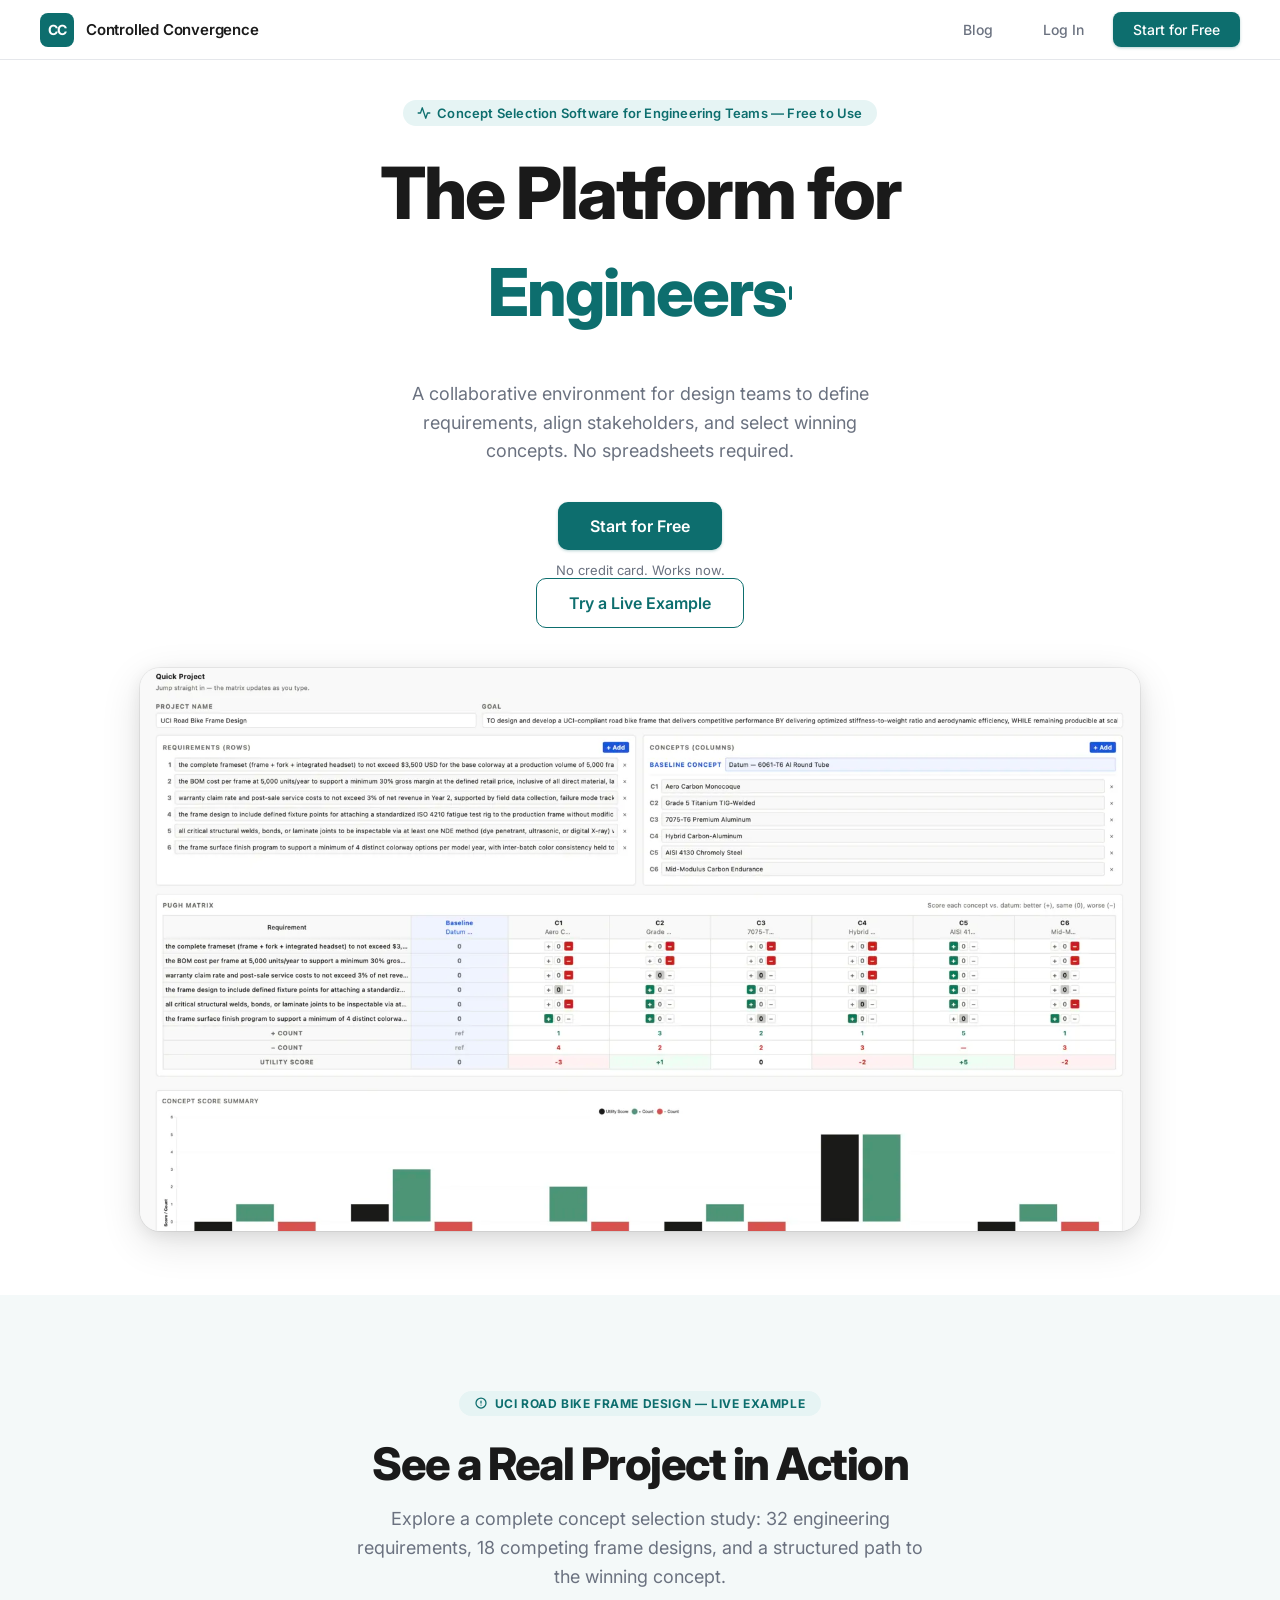
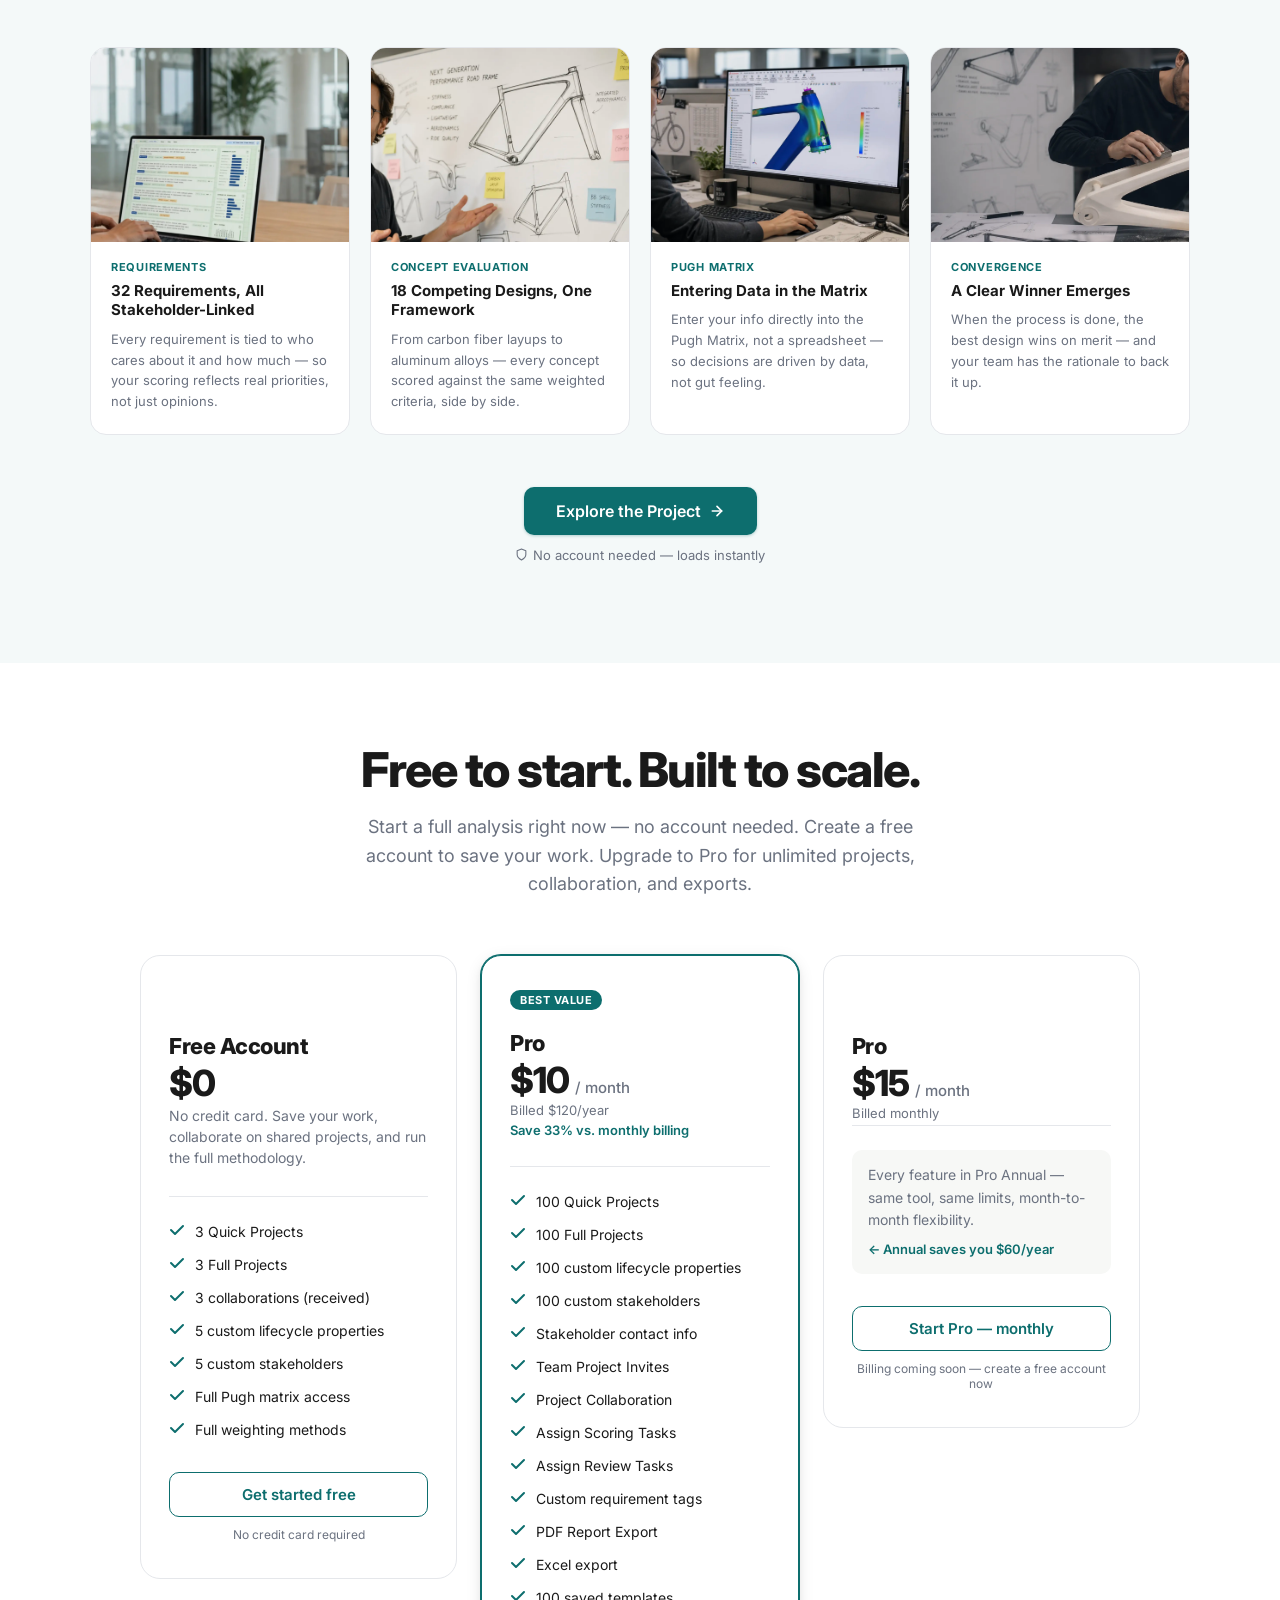
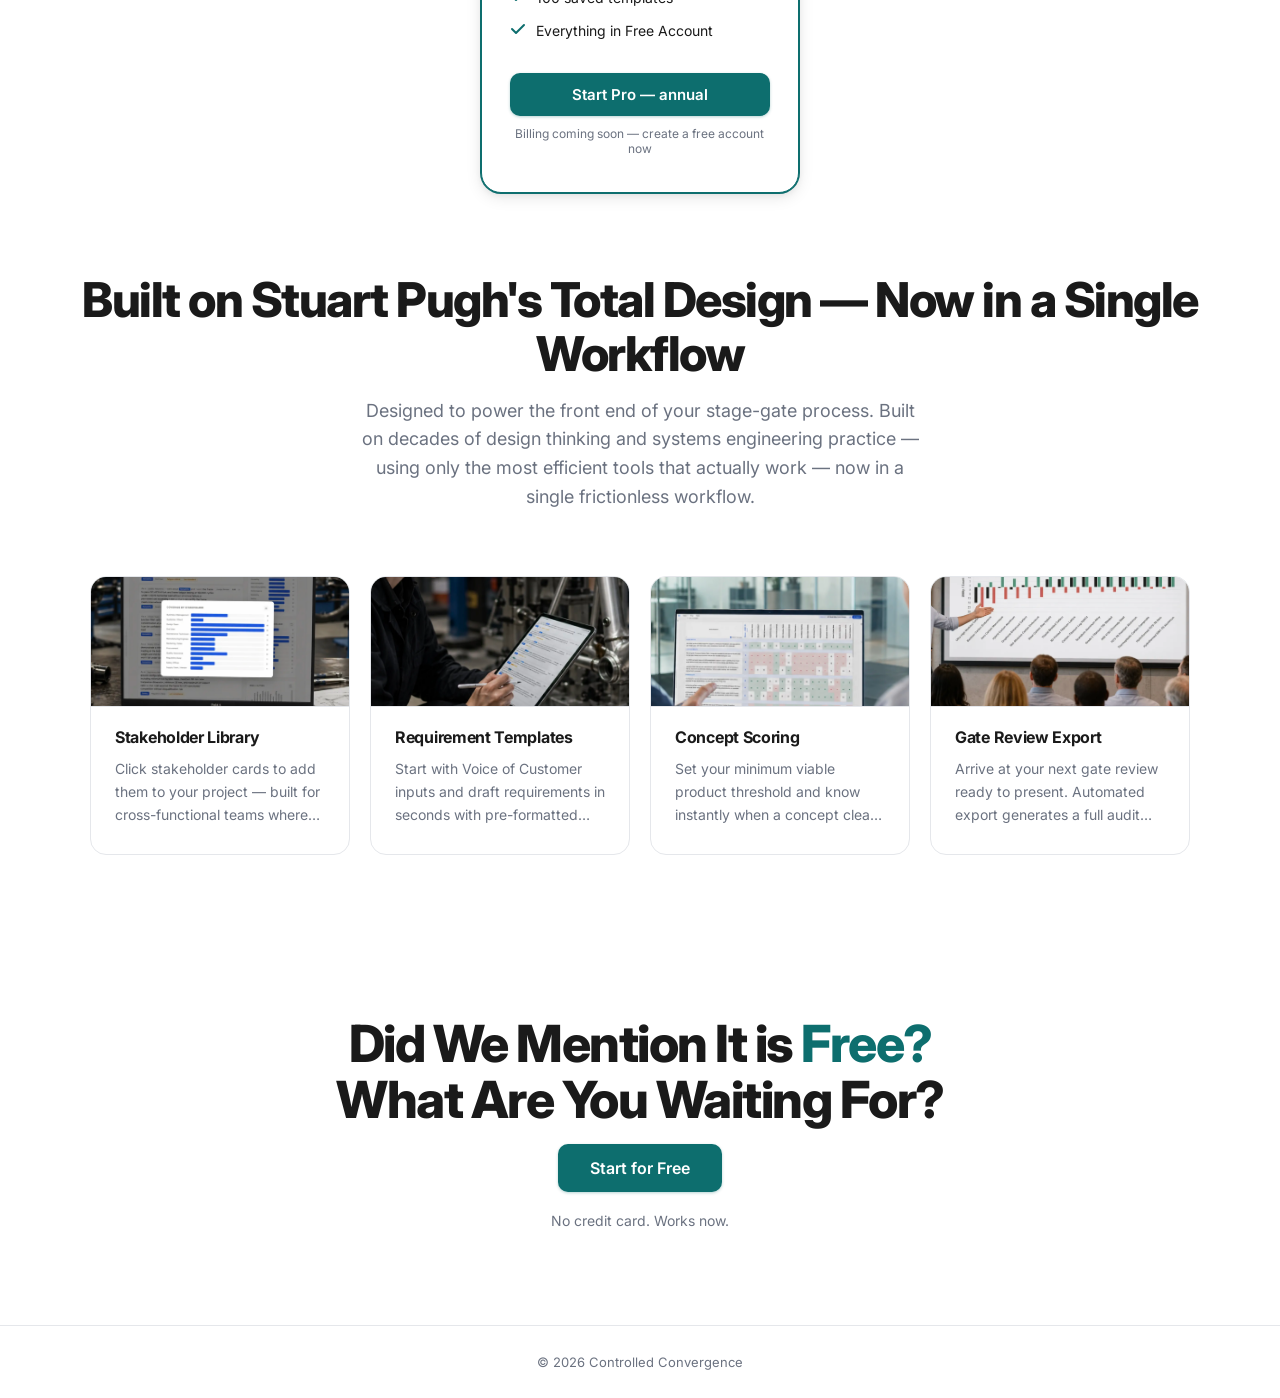
==== commit 0547255f: "Hero text update" ====
--- a/index.html
+++ b/index.html
@@ -398,9 +398,7 @@
       <span class="cursor" aria-hidden="true"></span>
     </div>
     <p class="hero-sub">
-      A collaborative environment for design teams to define requirements,
-      align stakeholders, and select winning concepts — at the front end of your stage-gate process.
-      Turn Voice of Customer inputs into traceable, stakeholder-linked requirements — then score concepts against them.
+      A collaborative environment for design teams to define requirements, align stakeholders, and select winning concepts. No spreadsheets required.
     </p>
     <div class="hero-cta">
       <a href="app.html#signup" class="btn btn-primary btn-primary-lg">Start for Free</a>
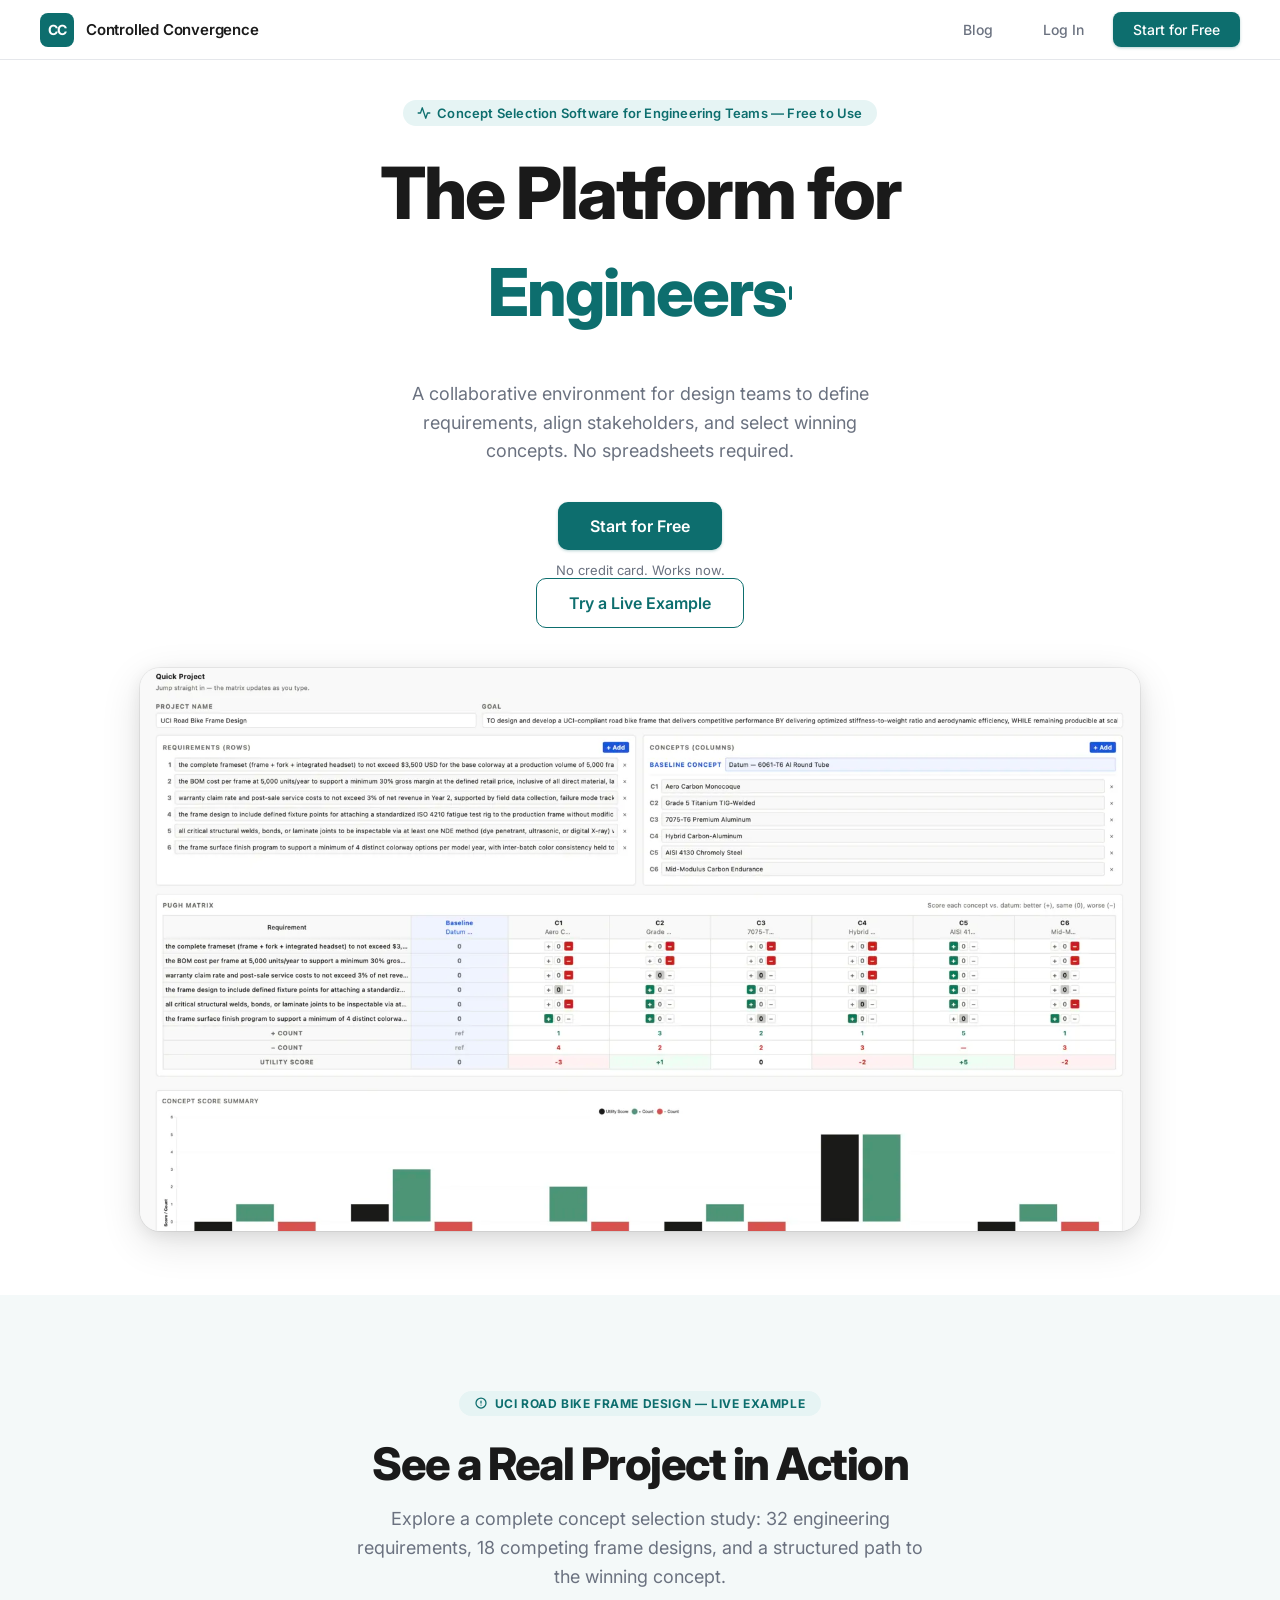
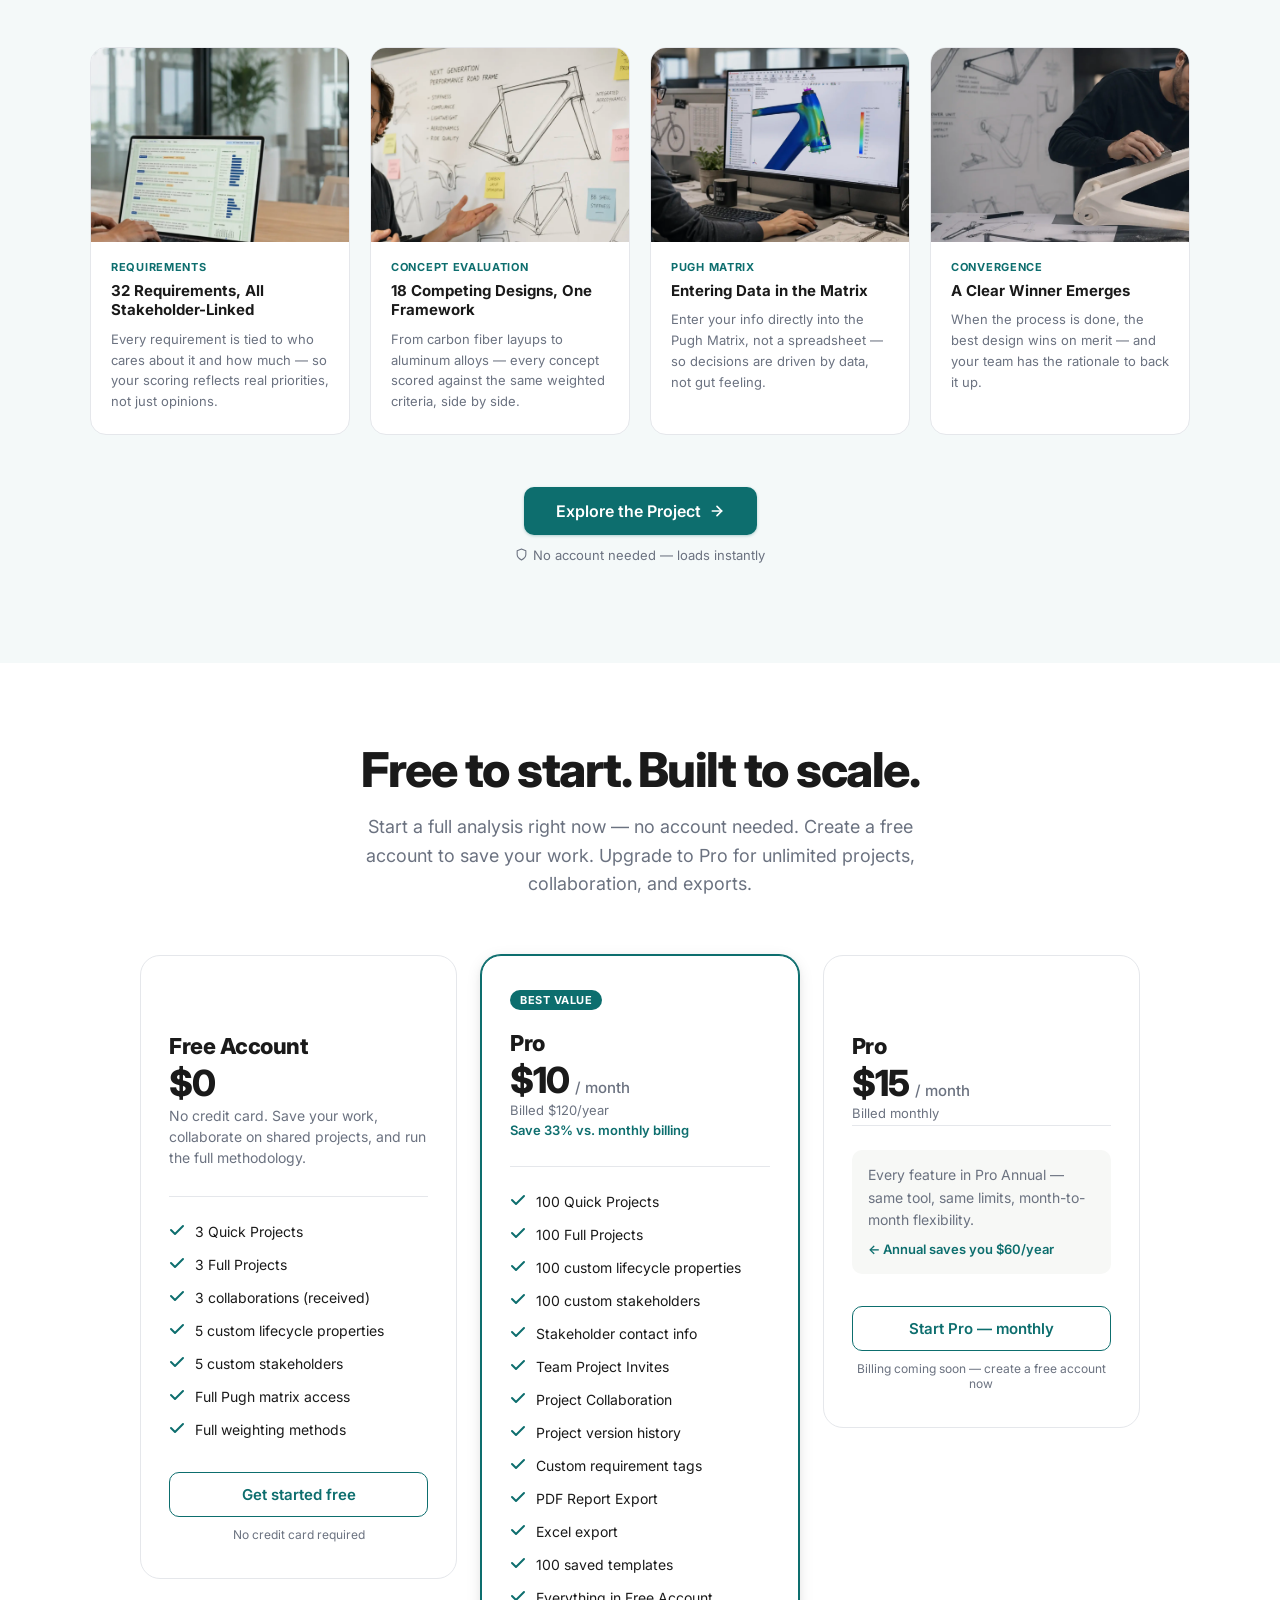
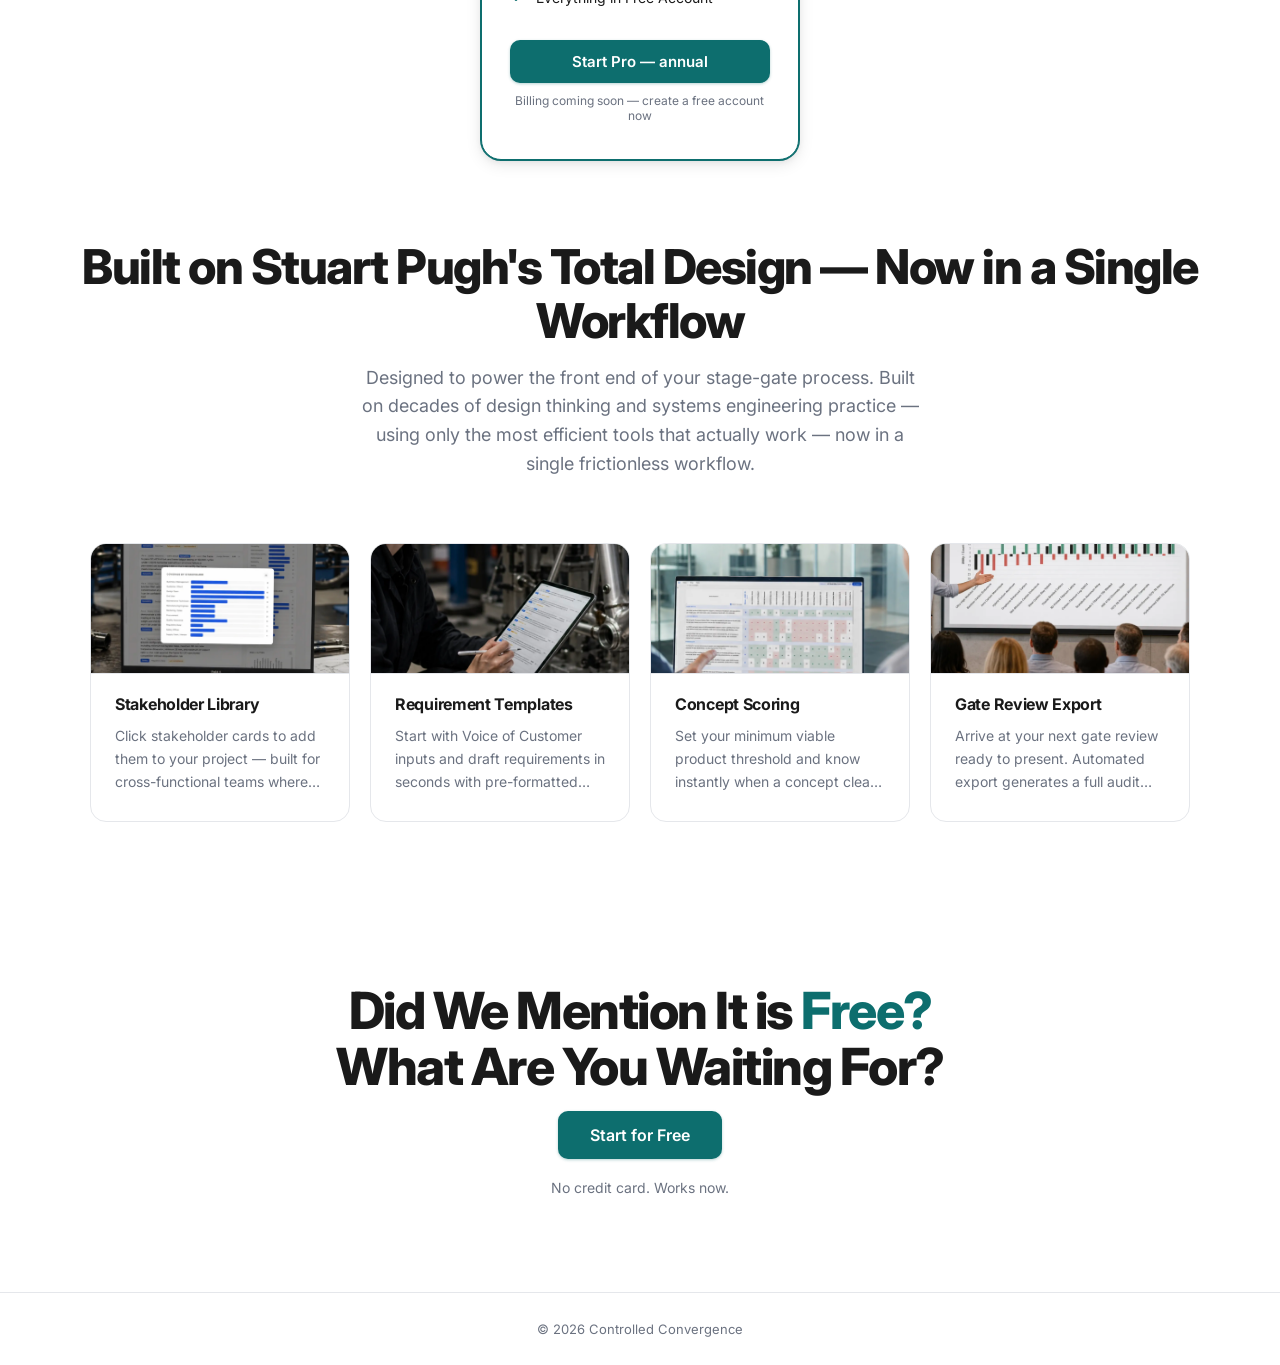
==== commit 9229f86b: "Hero page audit: remove stale claims, align tier limits, gate Excel" ====
--- a/index.html
+++ b/index.html
@@ -599,11 +599,7 @@
           </li>
           <li>
             <svg class="check" viewBox="0 0 16 16" fill="none" stroke="currentColor" stroke-width="2" stroke-linecap="round" stroke-linejoin="round"><polyline points="2 8 6 12 14 4"/></svg>
-            Assign Scoring Tasks
-          </li>
-          <li>
-            <svg class="check" viewBox="0 0 16 16" fill="none" stroke="currentColor" stroke-width="2" stroke-linecap="round" stroke-linejoin="round"><polyline points="2 8 6 12 14 4"/></svg>
-            Assign Review Tasks
+            Project version history
           </li>
           <li>
             <svg class="check" viewBox="0 0 16 16" fill="none" stroke="currentColor" stroke-width="2" stroke-linecap="round" stroke-linejoin="round"><polyline points="2 8 6 12 14 4"/></svg>
@@ -685,7 +681,7 @@
         </div>
         <div class="card-body">
           <div class="card-title">Requirement Templates</div>
-          <p class="card-desc">Start with Voice of Customer inputs and draft requirements in seconds with pre-formatted templates that enforce good structure. Every requirement traces back to its stakeholder — full bidirectional traceability, built in. Instantly track coverage of your requirements across stakeholders and system qualities. Optional — assign team member responsibility for scoring specific requirements in the concepting phase.</p>
+          <p class="card-desc">Start with Voice of Customer inputs and draft requirements in seconds with pre-formatted templates that enforce good structure. Every requirement traces back to its stakeholder — full bidirectional traceability, built in. Instantly track coverage of your requirements across stakeholders and system qualities.</p>
         </div>
       </div>
 
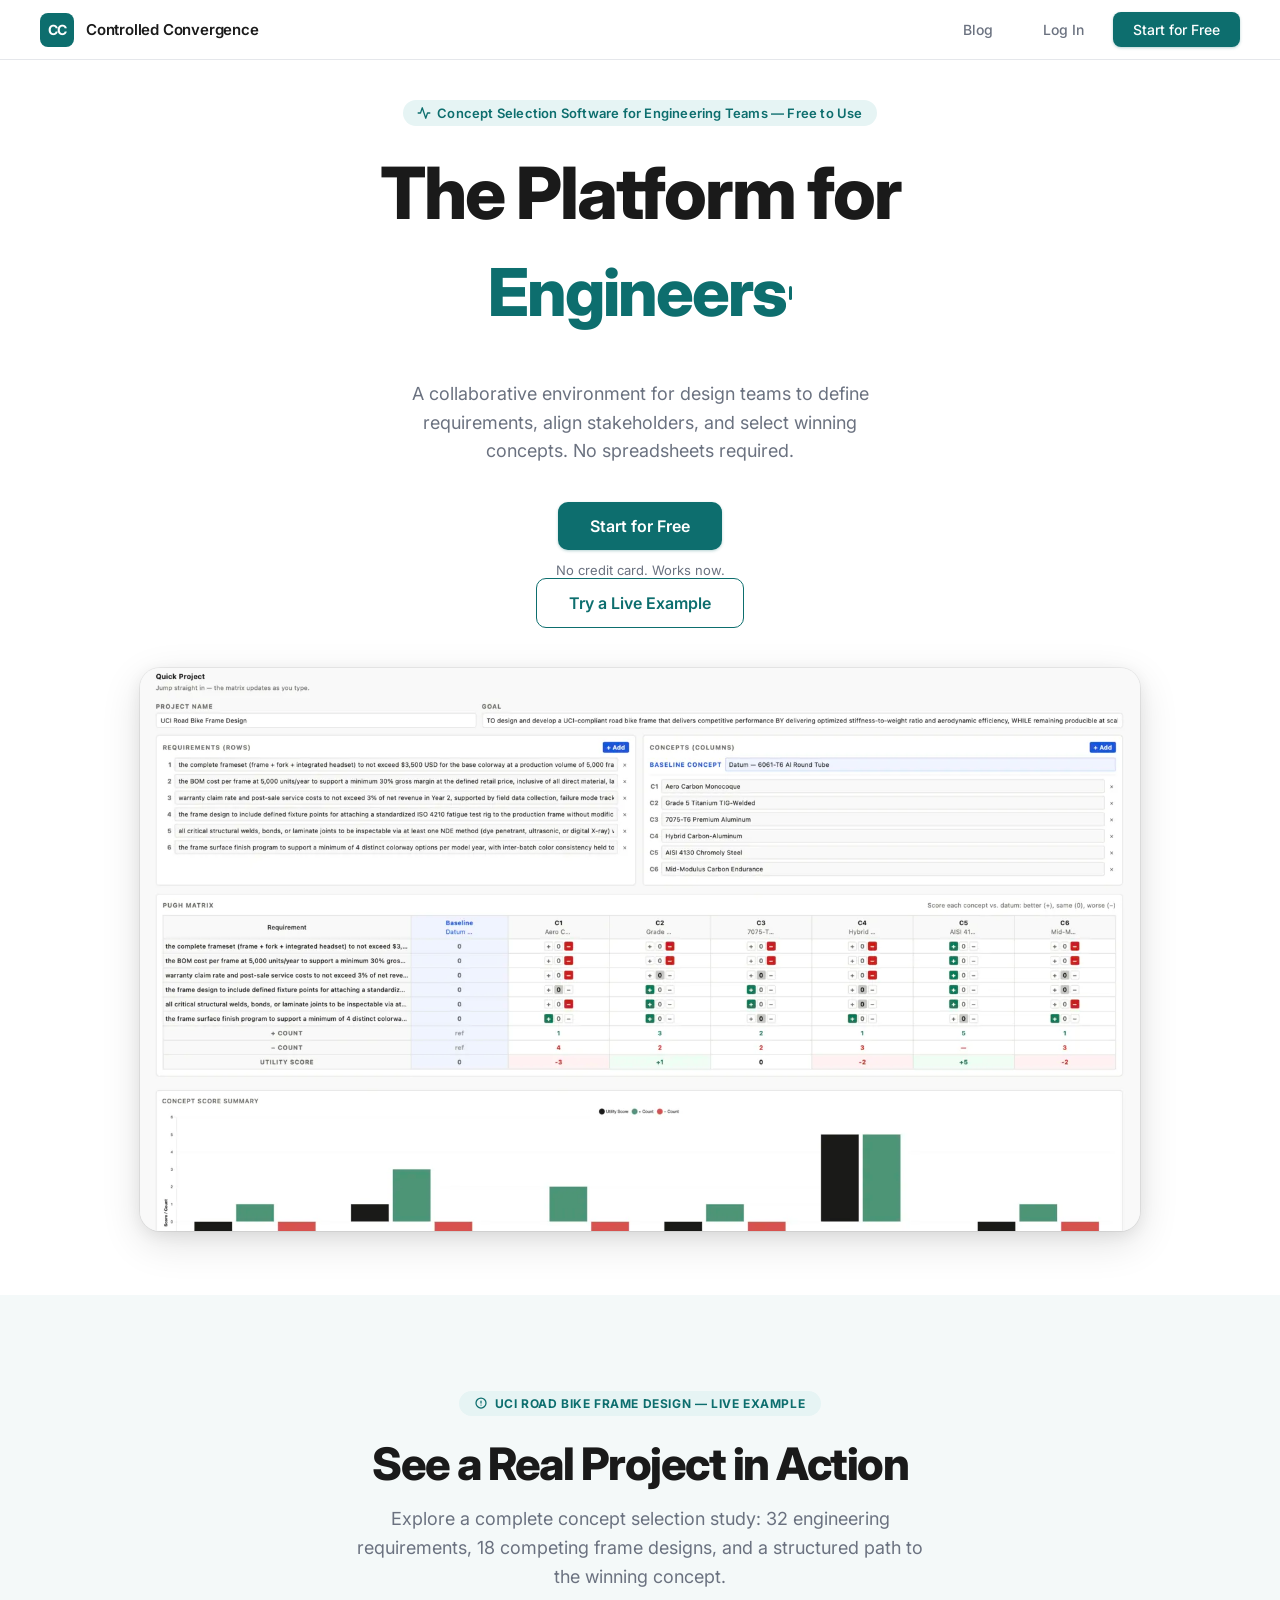
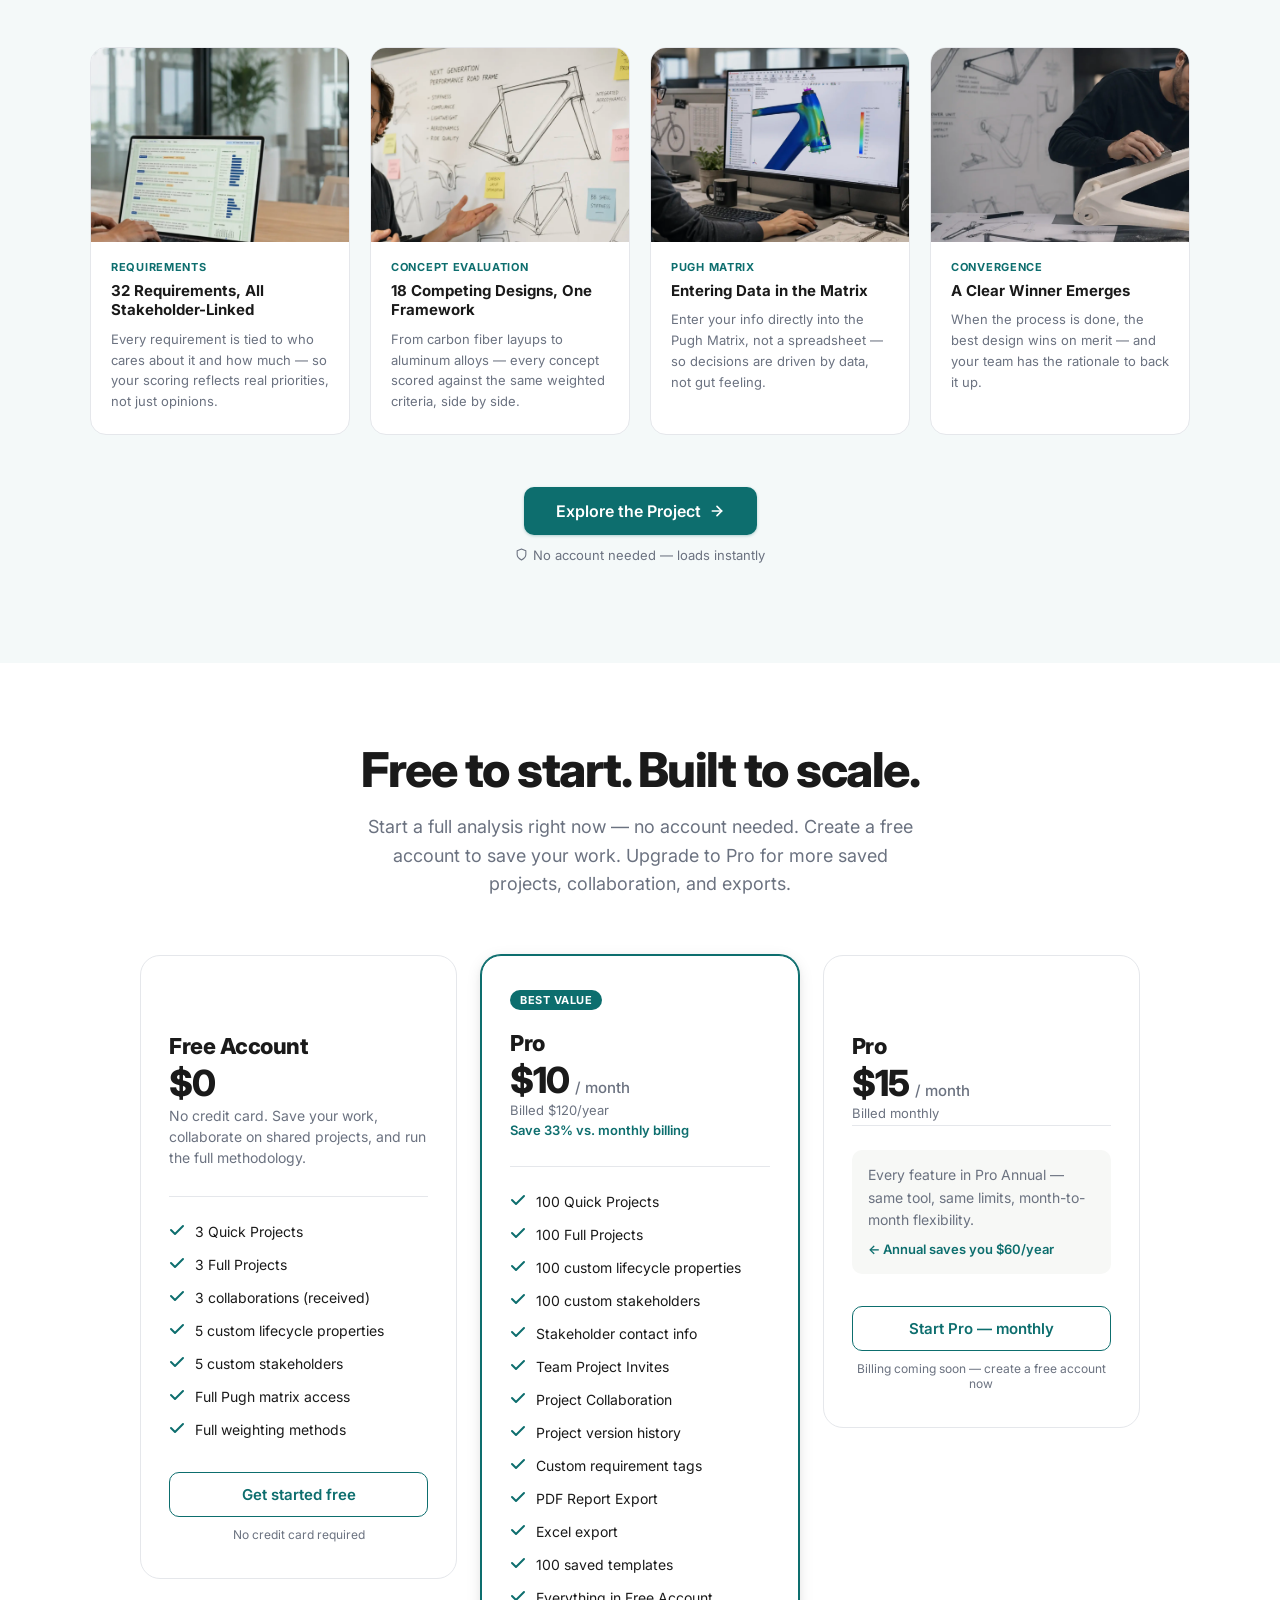
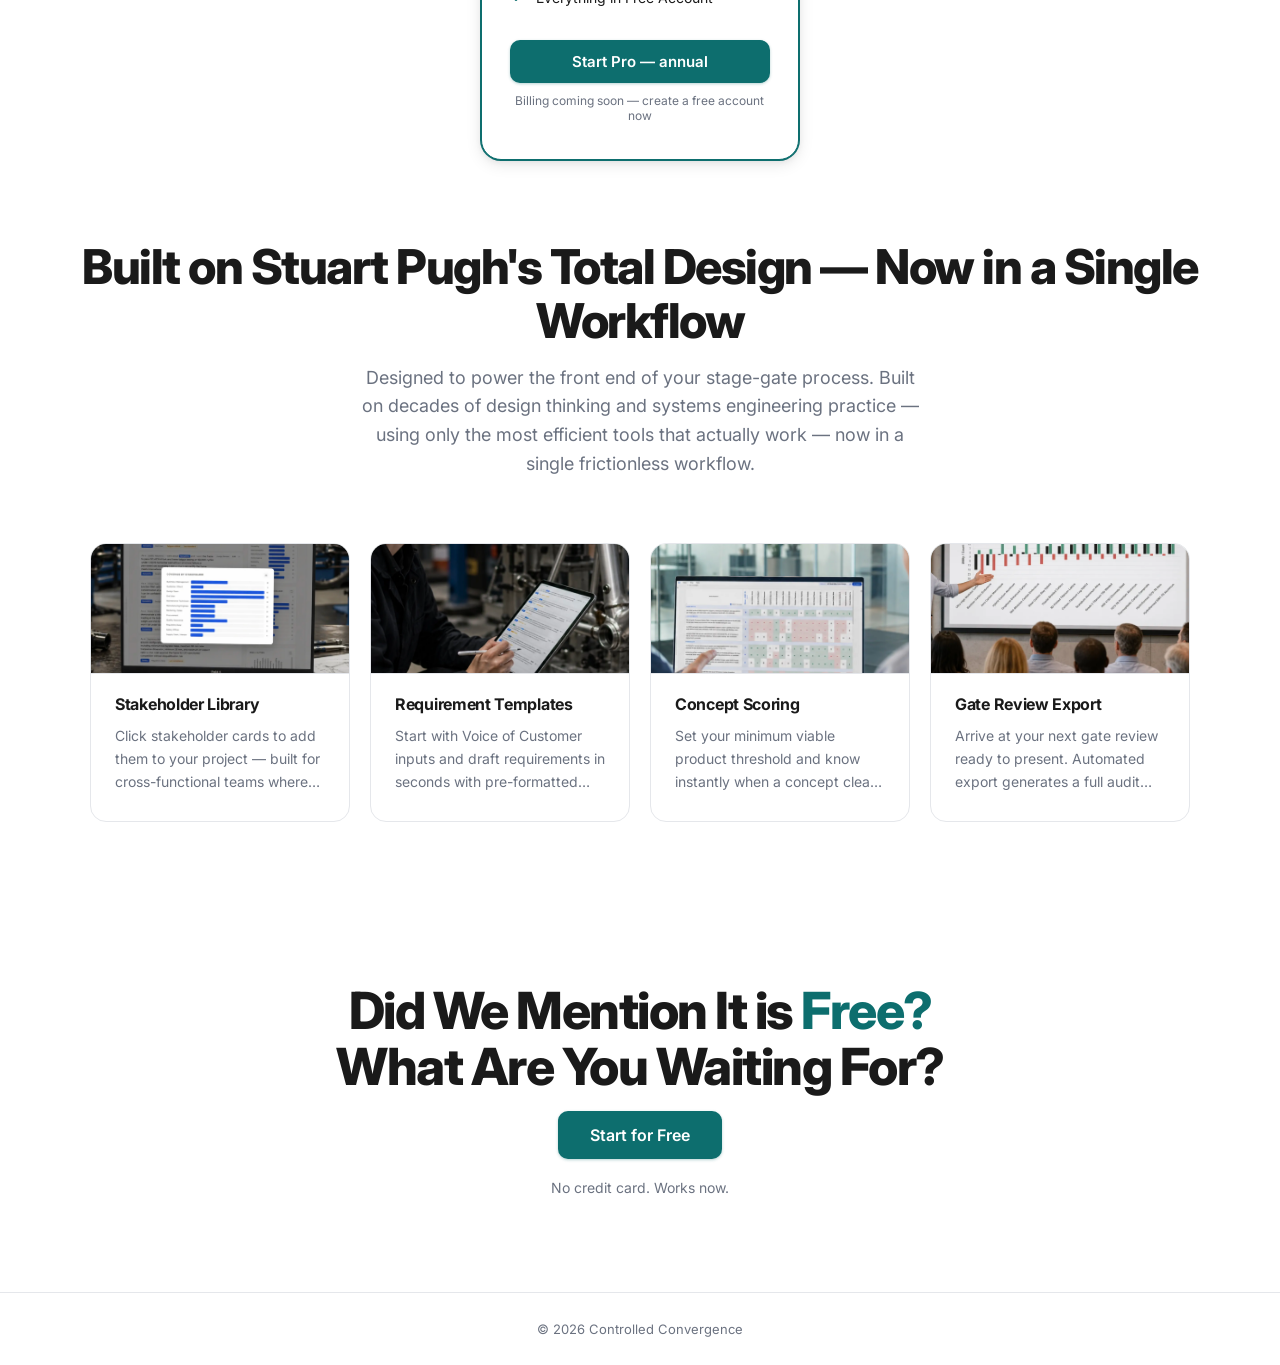
==== commit 9f19c68a: "Version history cap at 10" ====
--- a/index.html
+++ b/index.html
@@ -514,7 +514,7 @@
     <h2 id="pricing-heading" class="section-heading">Free to start. Built to scale.</h2>
     <p class="pricing-intro">
       Start a full analysis right now — no account needed. Create a free account
-      to save your work. Upgrade to Pro for unlimited projects, collaboration, and exports.
+      to save your work. Upgrade to Pro for more saved projects, collaboration, and exports.
     </p>
 
     <div class="pricing-cards">
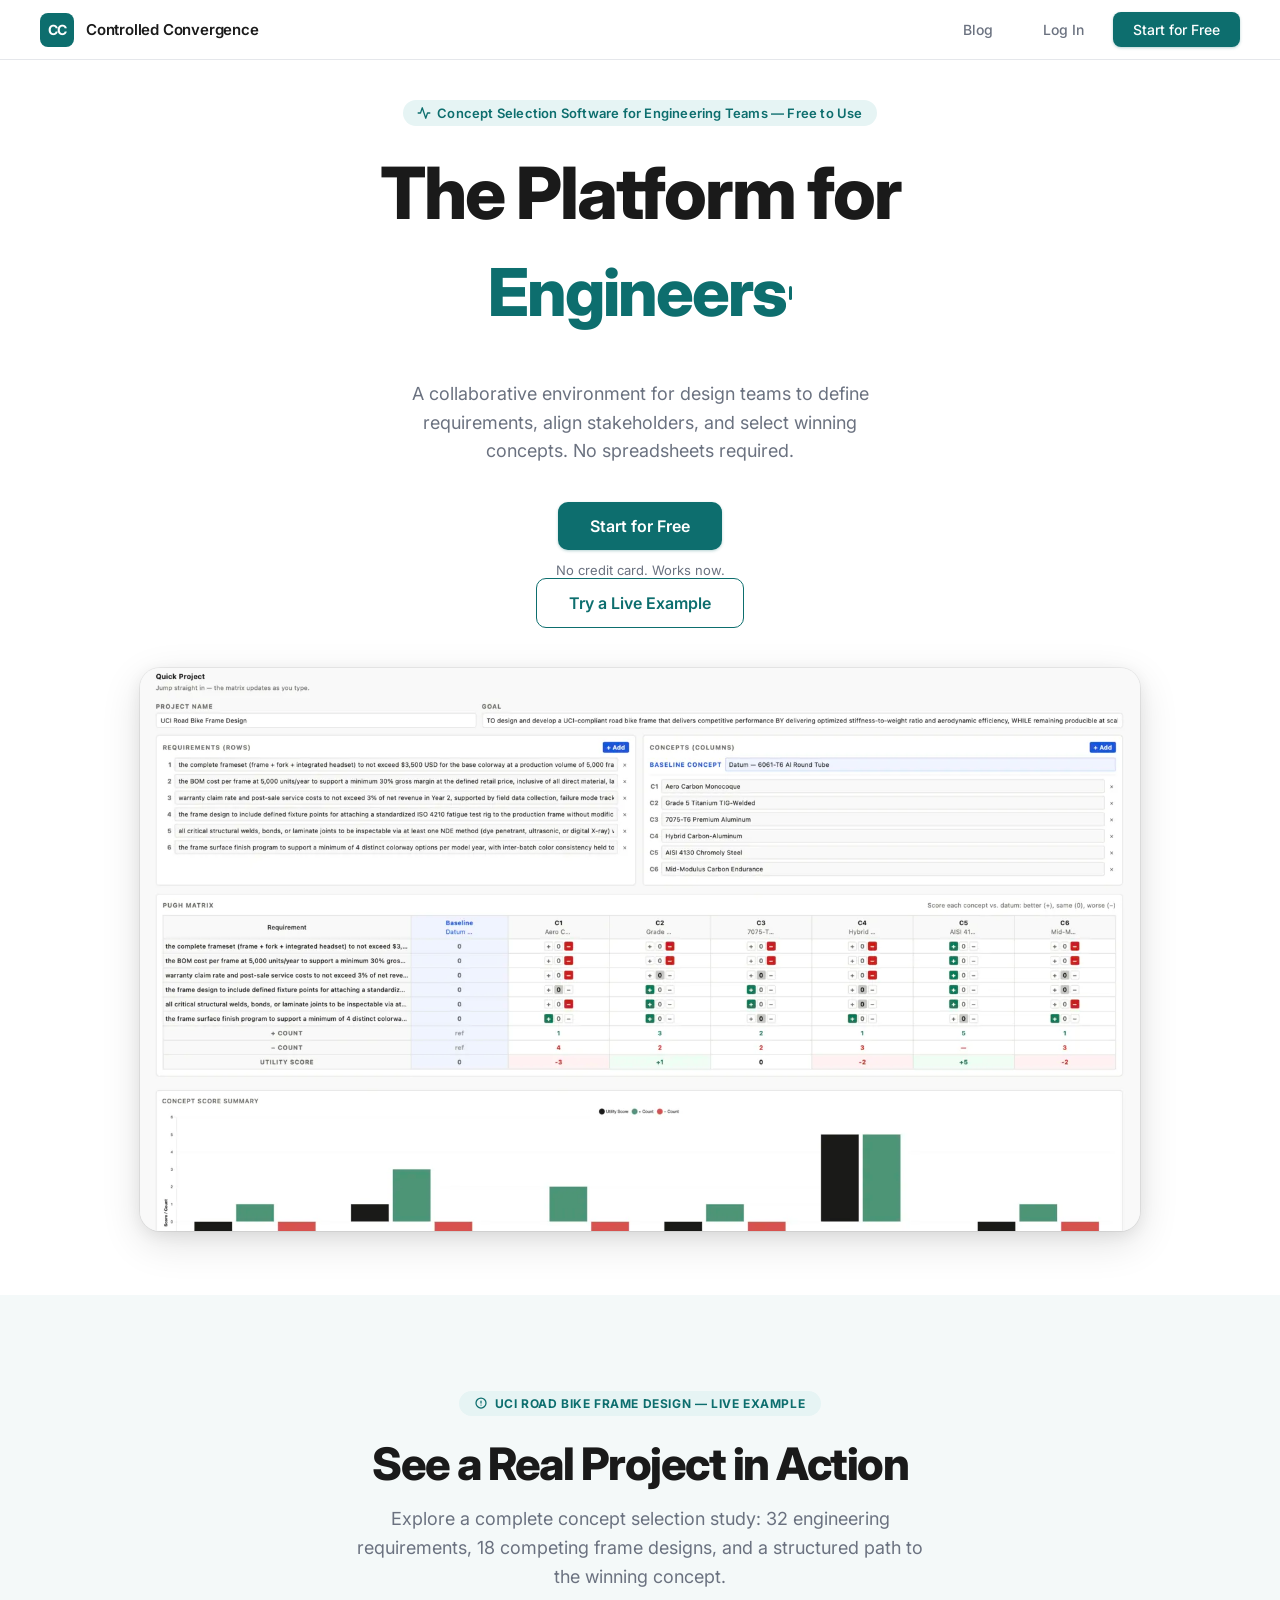
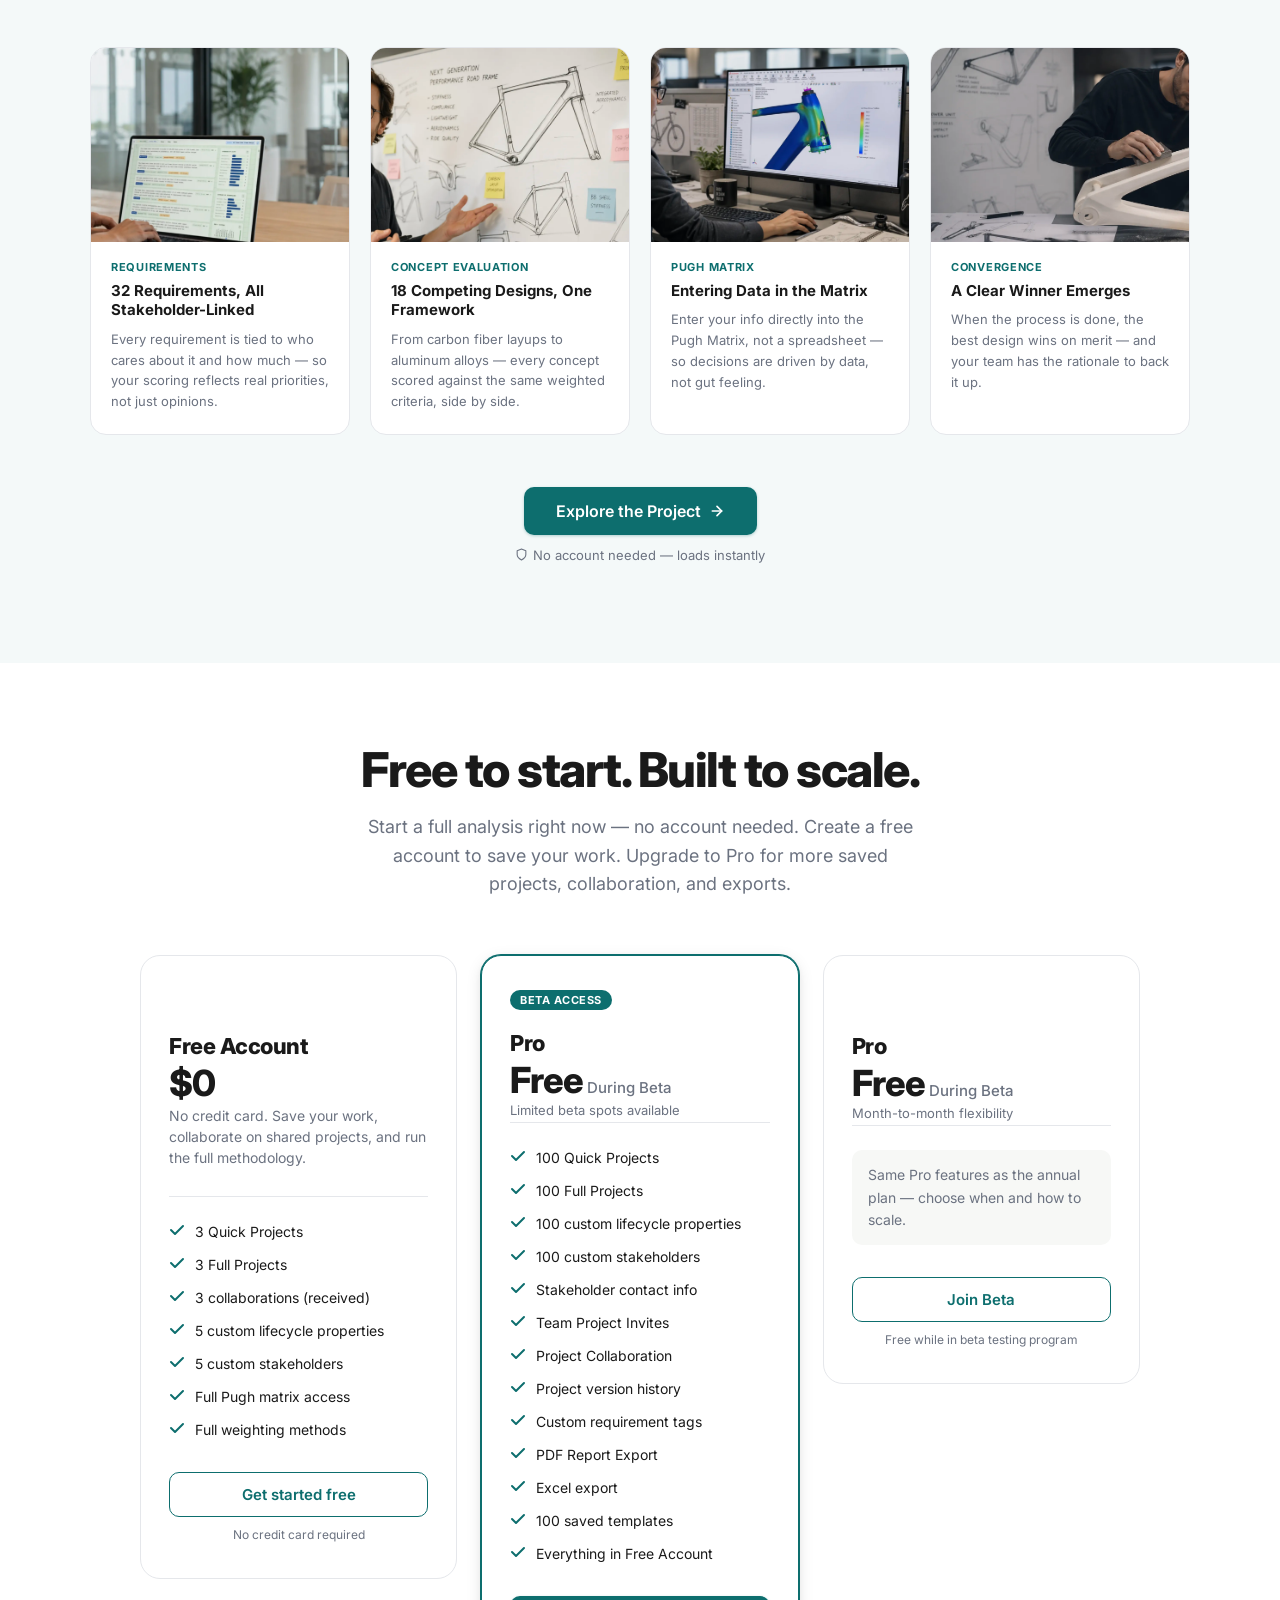
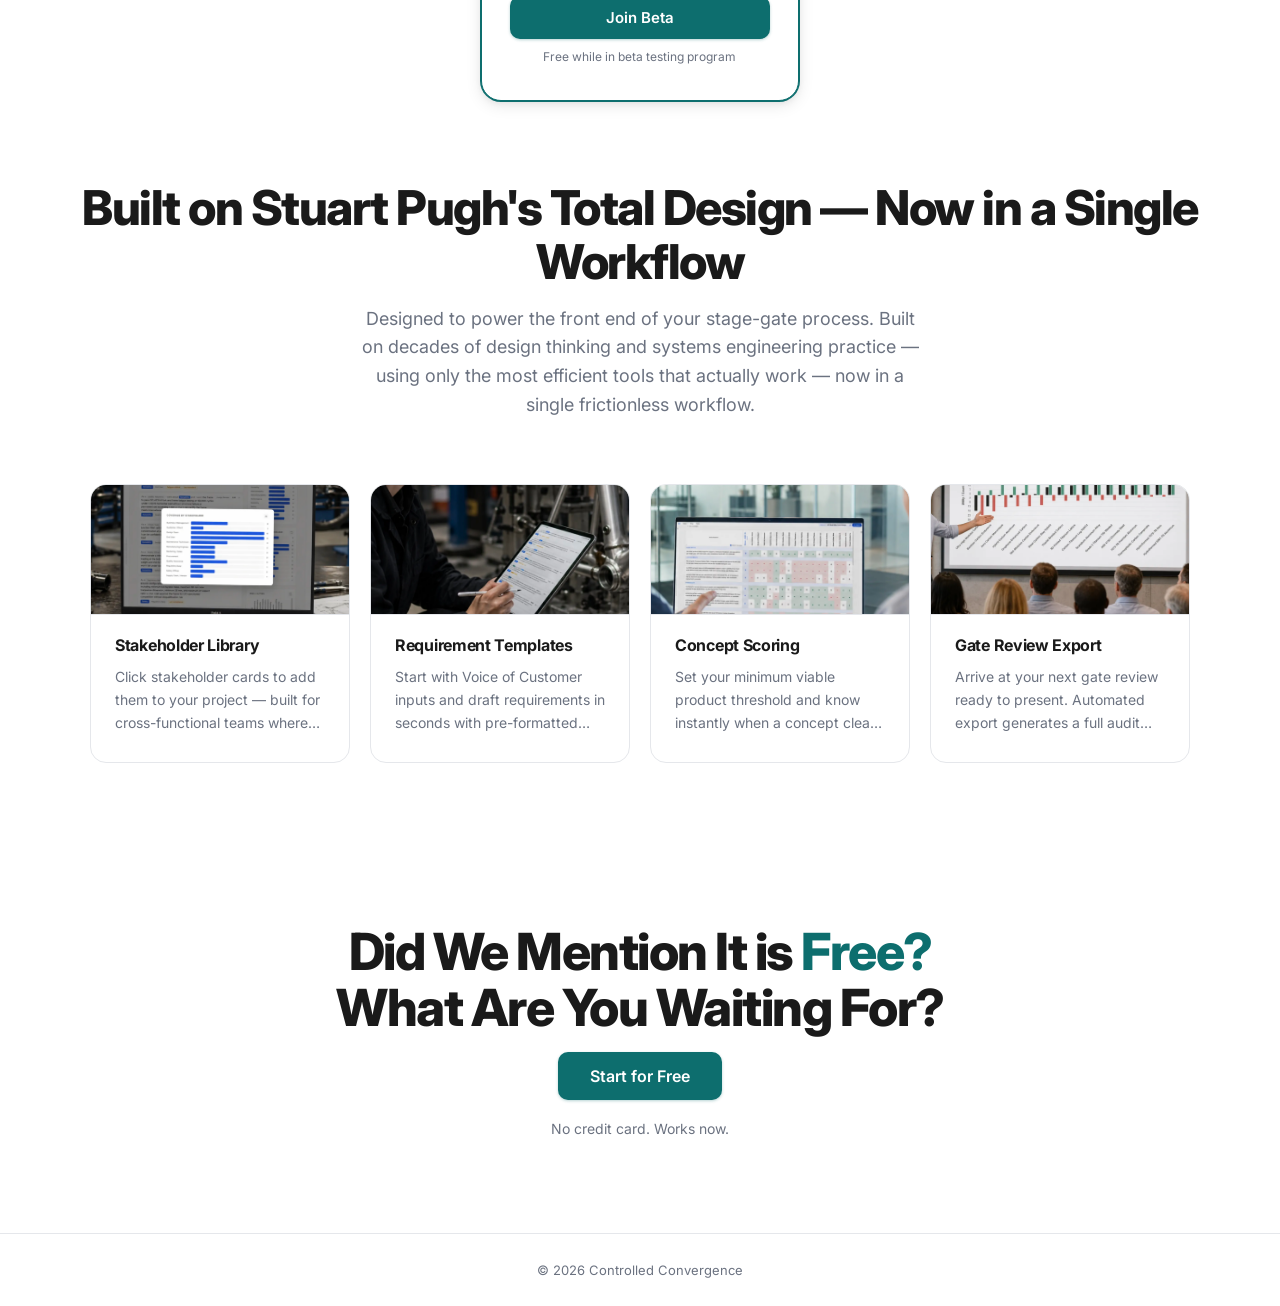
==== commit 6cde88eb: "Beta signup" ====
--- a/index.html
+++ b/index.html
@@ -562,11 +562,10 @@
 
       <!-- ── Pro Annual (featured) ── -->
       <div class="pricing-card featured" aria-label="Recommended tier">
-        <div class="pricing-badge">Best value</div>
+        <div class="pricing-badge">Beta Access</div>
         <div class="pricing-tier">Pro</div>
-        <div class="pricing-price">$10 <span>/ month</span></div>
-        <p class="pricing-billing">Billed $120/year</p>
-        <p class="pricing-savings">Save 33% vs. monthly billing</p>
+        <div class="pricing-price">Free<span> During Beta</span></div>
+        <p class="pricing-billing">Limited beta spots available</p>
         <hr class="pricing-divider" />
         <ul class="pricing-features" aria-label="Pro Annual tier features">
           <li>
@@ -622,23 +621,22 @@
             Everything in Free Account
           </li>
         </ul>
-        <button onclick="showComingSoon()" class="btn btn-primary pricing-cta">Start Pro — annual</button>
-        <p class="pricing-note">Billing coming soon — create a free account now</p>
+        <button onclick="showComingSoon()" class="btn btn-primary pricing-cta">Join Beta</button>
+        <p class="pricing-note">Free while in beta testing program</p>
       </div>
 
       <!-- ── Pro Monthly ── -->
       <div class="pricing-card">
         <div class="pricing-badge-spacer" aria-hidden="true"></div>
         <div class="pricing-tier">Pro</div>
-        <div class="pricing-price">$15 <span>/ month</span></div>
-        <p class="pricing-billing">Billed monthly</p>
+        <div class="pricing-price">Free<span> During Beta</span></div>
+        <p class="pricing-billing">Month-to-month flexibility</p>
         <hr class="pricing-divider" />
         <div class="pricing-monthly-box">
-          Every feature in Pro Annual — same tool, same limits, month-to-month flexibility.
-          <span class="pricing-monthly-nudge">← Annual saves you $60/year</span>
-        </div>
-        <button onclick="showComingSoon()" class="btn btn-outline pricing-cta">Start Pro — monthly</button>
-        <p class="pricing-note">Billing coming soon — create a free account now</p>
+          Same Pro features as the annual plan — choose when and how to scale.
+        </div>
+        <button onclick="showComingSoon()" class="btn btn-outline pricing-cta">Join Beta</button>
+        <p class="pricing-note">Free while in beta testing program</p>
       </div>
 
     </div>
@@ -728,7 +726,7 @@
 
   <!-- ═══ COMING SOON TOAST ════════════════════════════════════════════ -->
   <div id="comingSoonToast" class="coming-soon-toast" role="status" aria-live="polite">
-    Pro billing coming soon — <a href="app.html#signup" style="color:#7dd3d3;text-decoration:underline;">create a free account now</a> and you'll be first to know.
+    <a href="app.html#signup" style="color:#7dd3d3;text-decoration:underline;">Create an account</a> to join the beta testing program and get Pro access free while it's in beta.
   </div>
 
   <!-- ═══ TYPEWRITER ════════════════════════════════════════════════════ -->
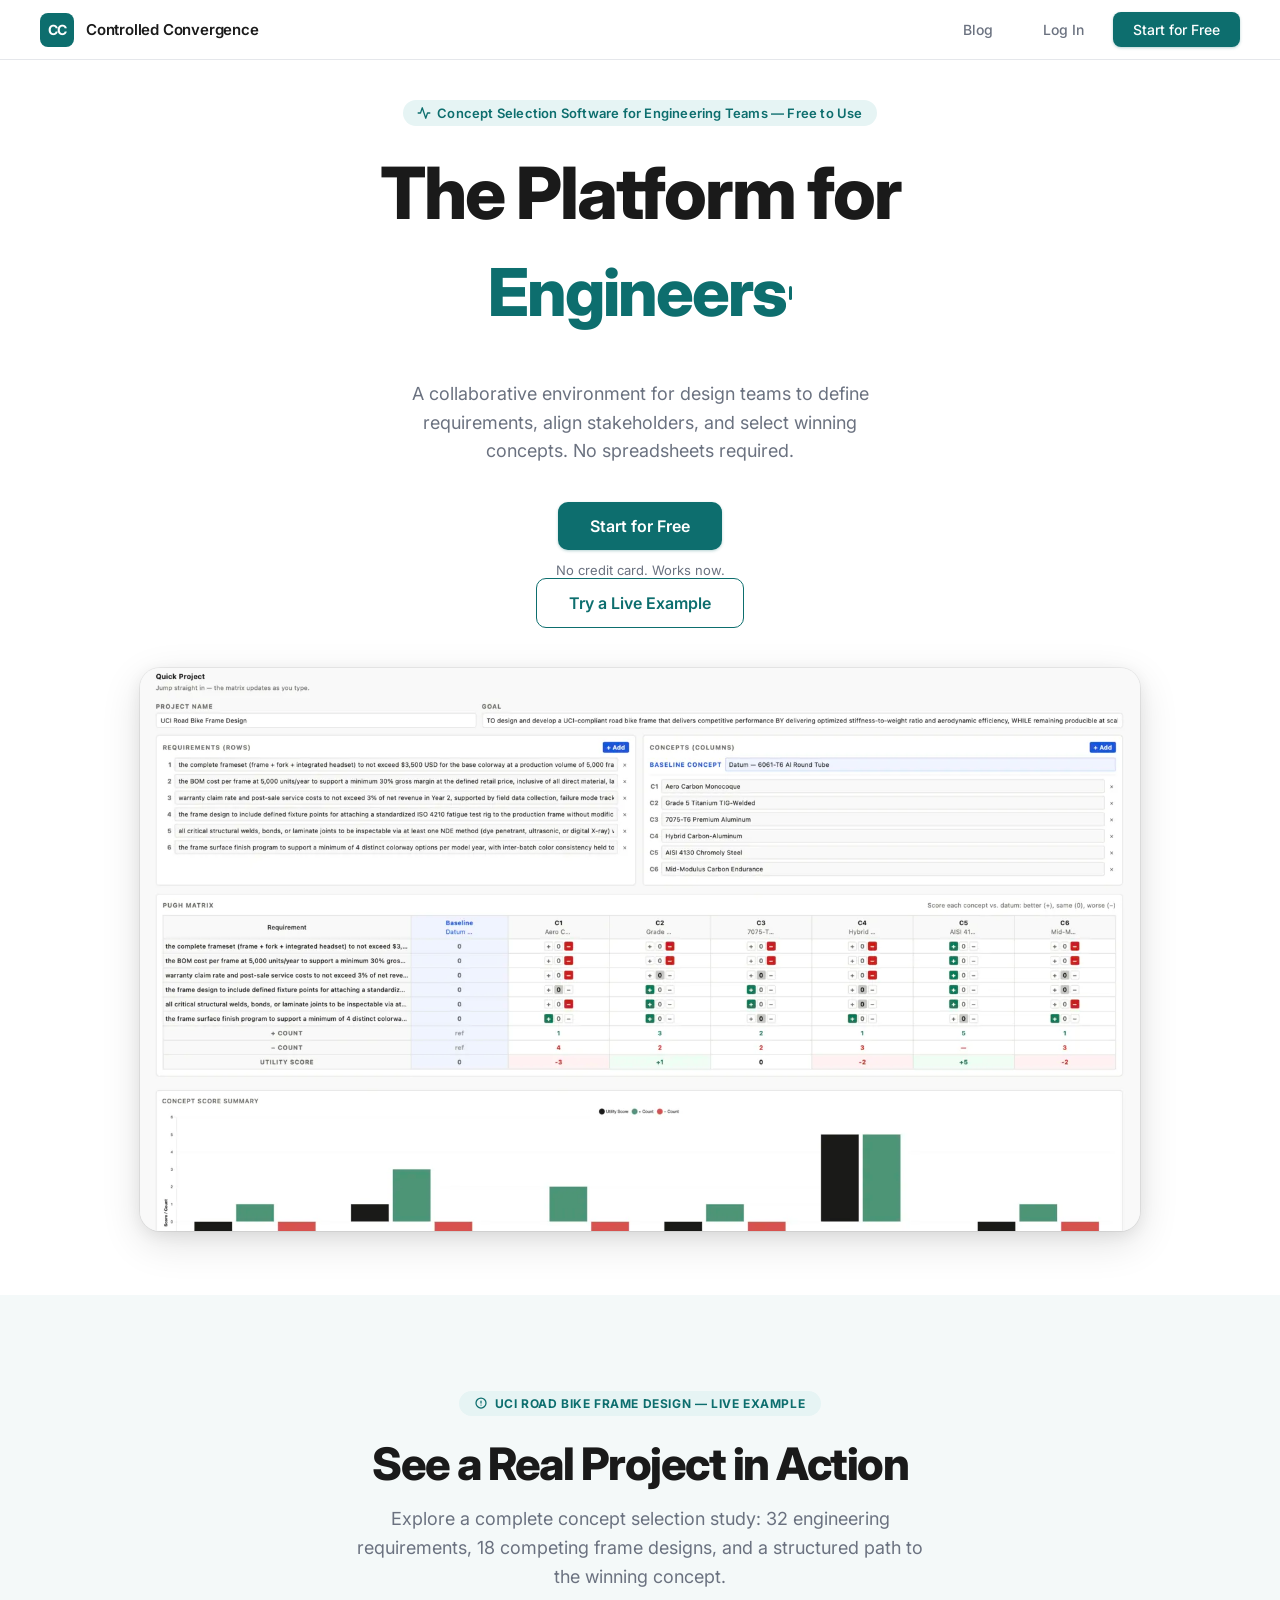
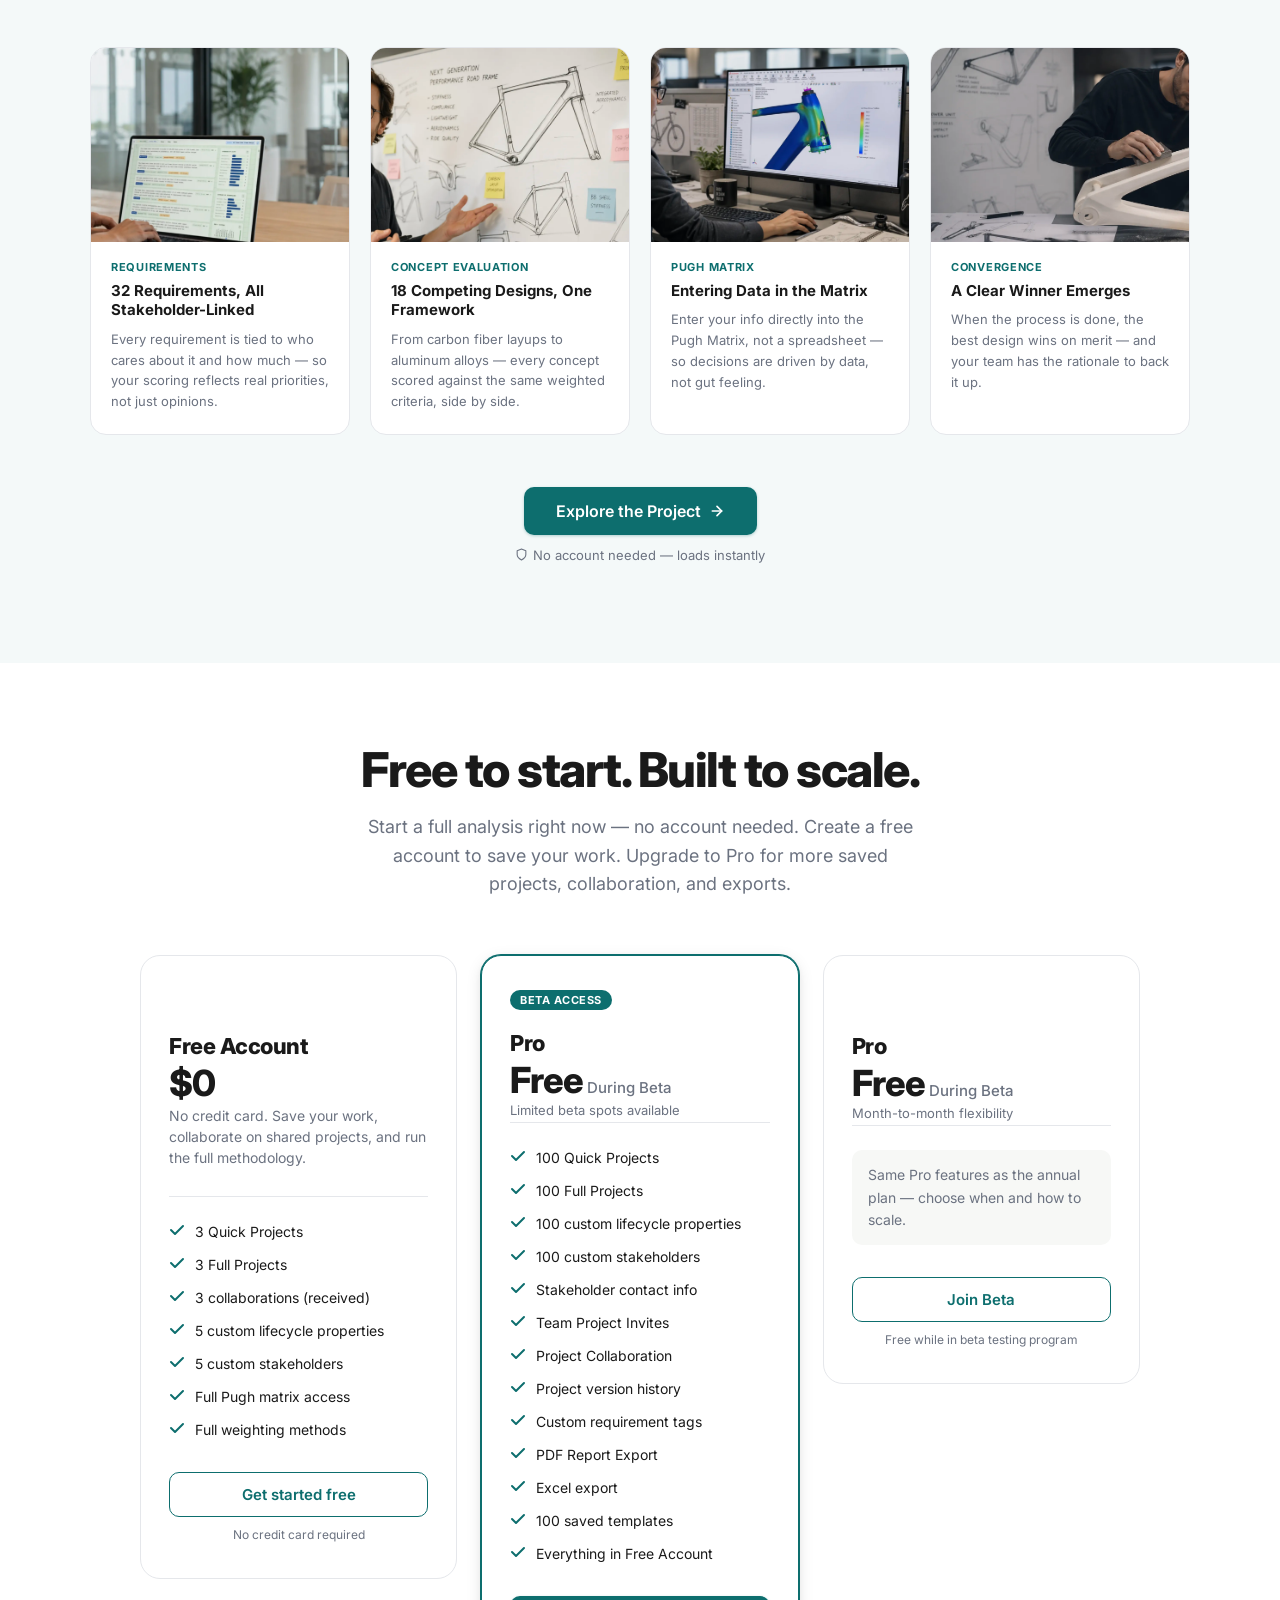
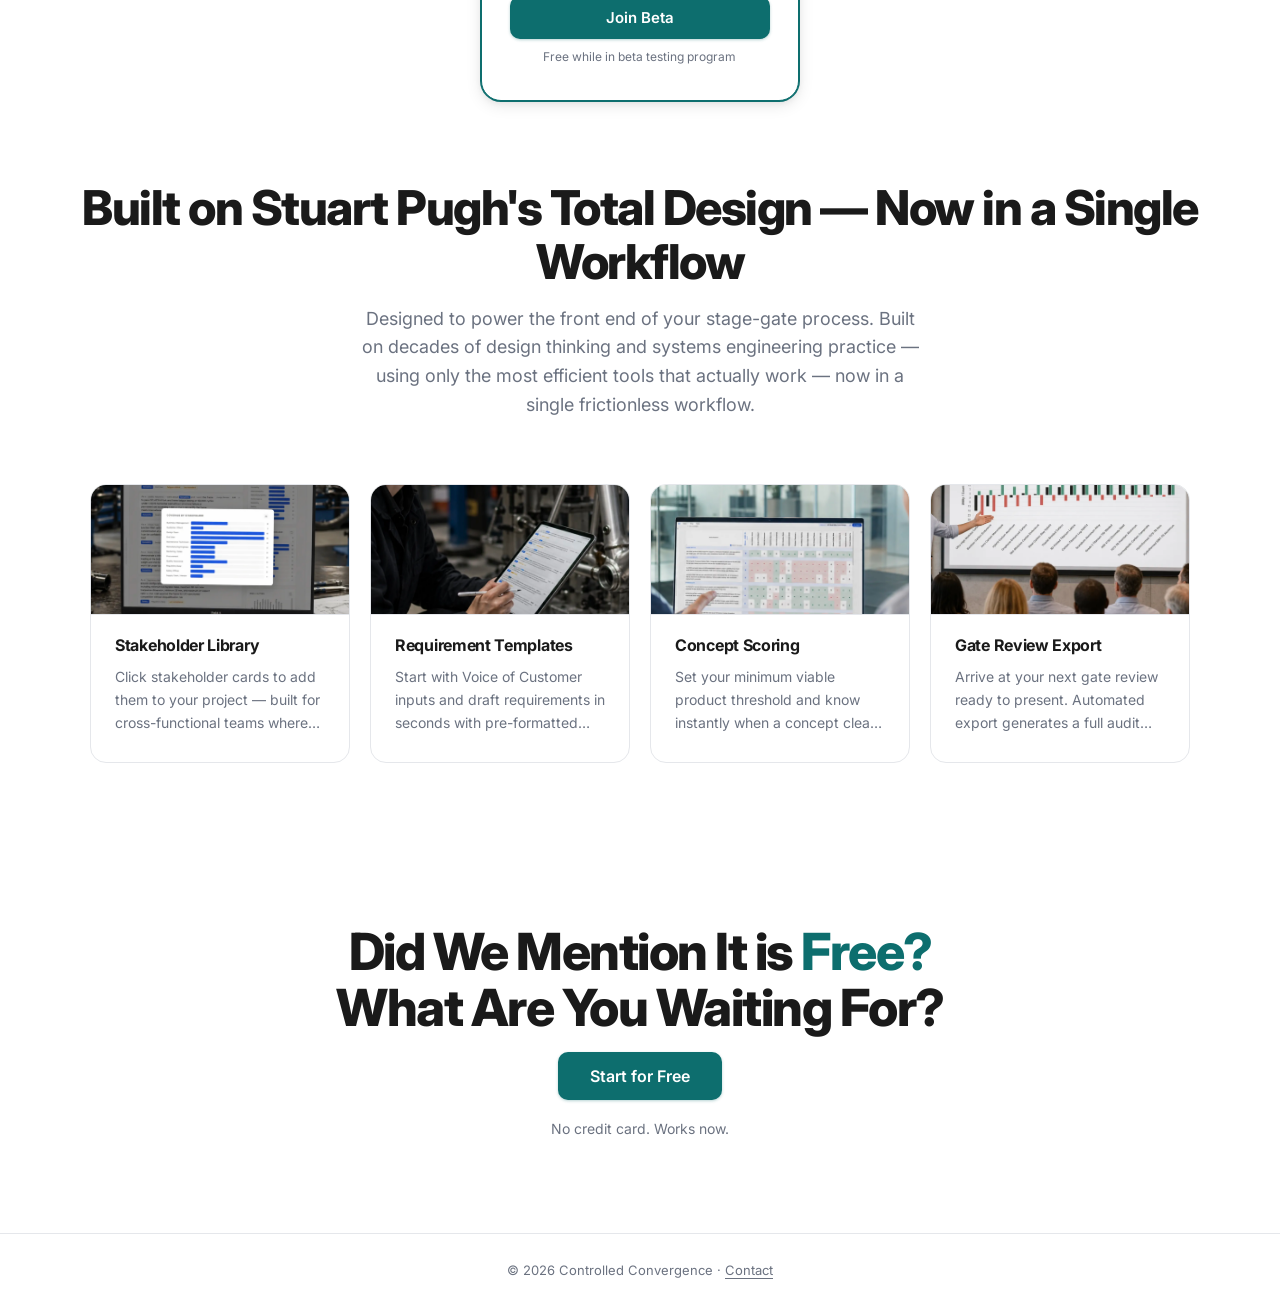
==== commit c99e38e5: "Email added" ====
--- a/index.html
+++ b/index.html
@@ -722,7 +722,7 @@
   </section>
 
   <!-- ═══ FOOTER ════════════════════════════════════════════════════════ -->
-  <footer><p>© 2026 Controlled Convergence</p></footer>
+  <footer><p>© 2026 Controlled Convergence · <a href="mailto:controlledconvergence@gmail.com?subject=Controlled Convergence Feedback" style="color: var(--text-muted); text-decoration: none; border-bottom: 1px solid var(--text-muted);">Contact</a></p></footer>
 
   <!-- ═══ COMING SOON TOAST ════════════════════════════════════════════ -->
   <div id="comingSoonToast" class="coming-soon-toast" role="status" aria-live="polite">
